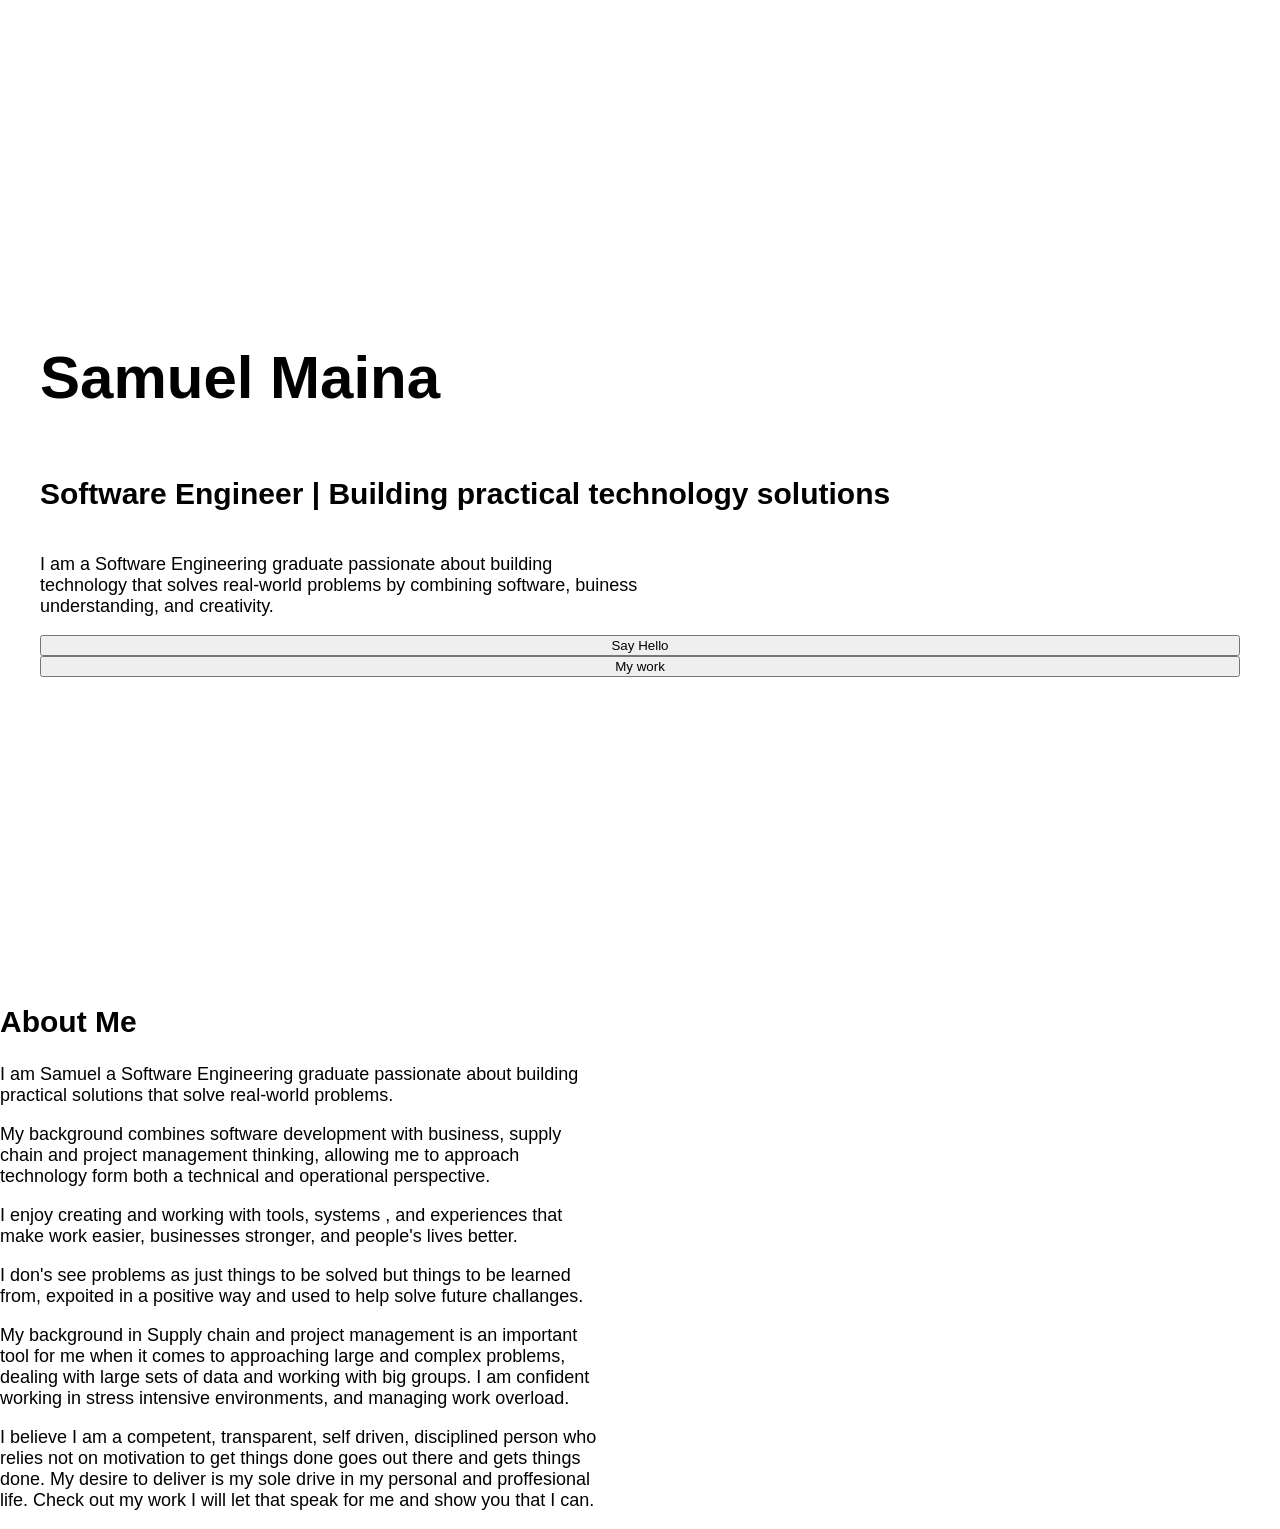
==== index.html @ 35c732b3 "add javascript interavtive buttons" ====
<!DOCTYPE html>
<html lang="en">

<head>
    <meta charset="UTF-8">
    <meta name = "viewporrt" content="width=device-width, iniitial-scale=1.0">
    <title> Samuel Maina | software Engineer</title>
    <link rel ="stylesheet" href="style.css"
</head>

<body>

    <Header>
        <h1>Samuel Maina</h1>
        <h2>Software Engineer | Building practical technology solutions</h2>
    
        <p>
            I am a Software Engineering graduate passionate about building technology
            that solves real-world problems by combining software, buiness understanding, and creativity.
        </p>

        <button id="helloBtn">Say Hello</button>
        <button id="myWork">My work</button>


    </header>

    <section>
        <h2> About Me</h2>

        <p>

            I am Samuel a Software Engineering graduate passionate about building 
            practical solutions that solve real-world problems.

        </p>

        <p>
            My background combines software development with business, supply chain and project management thinking, allowing me 
            to approach technology form both a technical and operational perspective.
        </p>

        <p> 
            I enjoy creating and working with tools, systems , and experiences that make work easier, businesses stronger, 
            and people's lives better.
        </p>

        <p>

            I don's see problems as just things to be solved but things to be learned from, expoited in a positive way and 
            used to help solve future challanges.

        </p>

        <p>
            My background in Supply chain and project management is an important tool for me when it comes to approaching 
            large and complex problems, dealing with large sets of data and working with big groups. I am confident working in 
            stress intensive environments, and managing work overload.
        </p>

        <p> 
            I believe I am a competent, transparent, self driven, disciplined person who relies not on motivation to get things done
             goes out there and gets things done. My desire to deliver is my sole drive in my personal and proffesional life.
             Check out my work I will let that speak for me and show you that I can.
        </p>
    </section>

    <script src="script.js"></script>

</body>
---- style.css ----
body {
    font-family: Arial, sans-serif;
    margin: 0;
    padding: 0;
}

header{
    min-height: 100vh;
    display: flex;
    flex-direction: column;
    justify-content: center;
    padding: 40px;
}

h1 {
font-size: 60px;
}

h2 {
    font-size: 30px;
}

p{
    max-width: 600px;
    font-size: 18px;
}
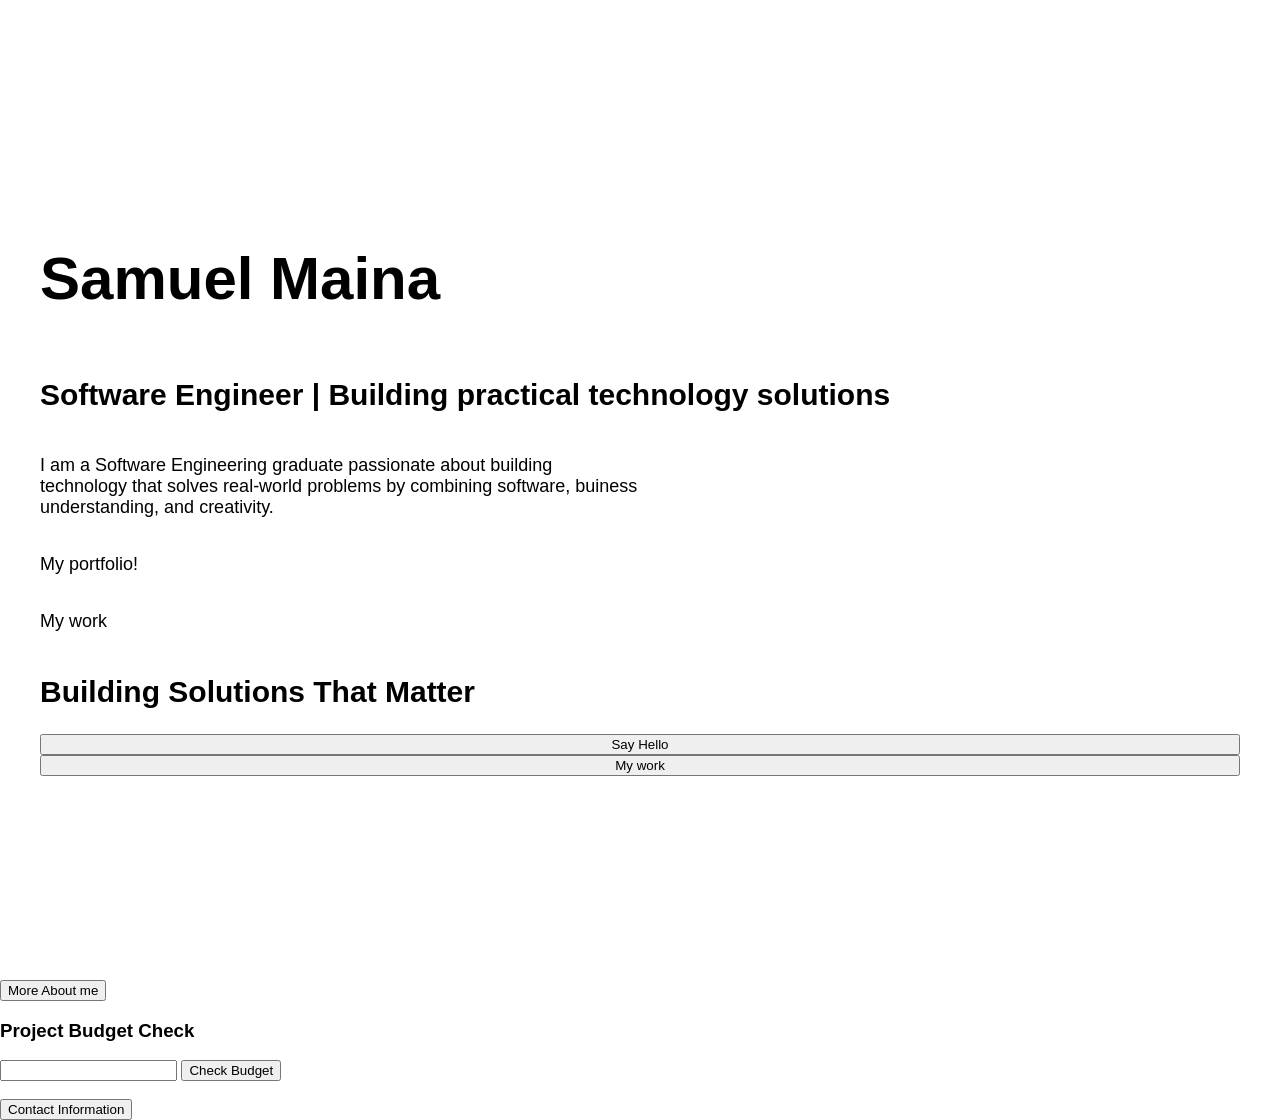
==== commit b3d5ed68: "changes made to all three files" ====
--- a/index.html
+++ b/index.html
@@ -10,7 +10,7 @@
 
 <body>
 
-    <Header>
+    <header>
         <h1>Samuel Maina</h1>
         <h2>Software Engineer | Building practical technology solutions</h2>
     
@@ -19,18 +19,24 @@
             that solves real-world problems by combining software, buiness understanding, and creativity.
         </p>
 
+        <p id="message">My portfolio!</p>
+        <p id="workMessage">My work</p>
+        <h2 id="heading">SM Solutions</h2>
+
         <button id="helloBtn">Say Hello</button>
         <button id="myWork">My work</button>
 
 
     </header>
 
-    <section>
-        <h2> About Me</h2>
+    <button id ="aboutBtn">More About me</button>
+  
+    <section id ="about" class ="about">
+        <h2> Me </h2>
 
         <p>
 
-            I am Samuel a Software Engineering graduate passionate about building 
+            Hi! I am Samuel a Software Engineering graduate passionate about building 
             practical solutions that solve real-world problems.
 
         </p>
@@ -47,7 +53,7 @@
 
         <p>
 
-            I don's see problems as just things to be solved but things to be learned from, expoited in a positive way and 
+            I dont's see problems as just things to be solved but things to be learned from, expoited in a positive way and 
             used to help solve future challanges.
 
         </p>
@@ -65,6 +71,21 @@
         </p>
     </section>
 
+
+    <div>
+        <h3>Project Budget Check</h3>
+
+        <input id ="budgetInput" type ="number" placeolder = "Enter Project Budget">
+
+        <button id = "budgetBtn">Check Budget</button>
+
+        <p id = "budgetMessage"></p>
+    </div>
+
+
+    <button id ="contactMe">Contact Information</button>
+    
+
     <script src="script.js"></script>
 
 </body> 
--- a/style.css
+++ b/style.css
@@ -23,4 +23,17 @@
 p{
     max-width: 600px;
     font-size: 18px;
+}
+
+.highlight {
+    border: 3px solix break;
+    padding: 10px;
+}
+
+.about {
+    display: none;
+}
+
+.about.show {
+    display: block;
 }
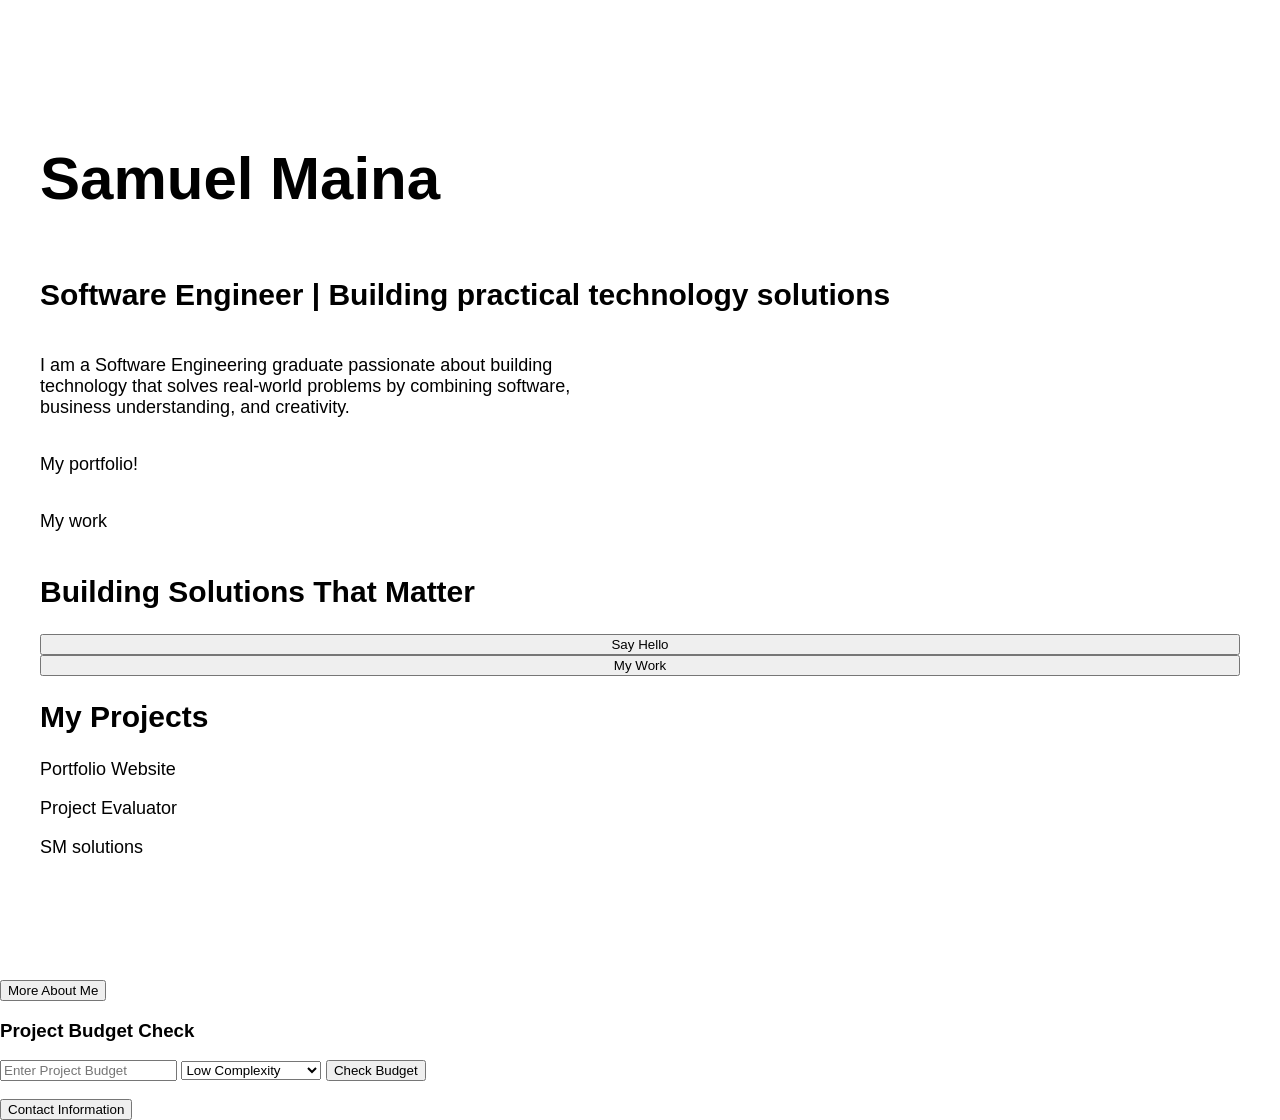
==== commit 5def07e2: "arrays and array lists" ====
--- a/index.html
+++ b/index.html
@@ -3,89 +3,145 @@
 
 <head>
     <meta charset="UTF-8">
-    <meta name = "viewporrt" content="width=device-width, iniitial-scale=1.0">
-    <title> Samuel Maina | software Engineer</title>
-    <link rel ="stylesheet" href="style.css"
+    <meta name="viewport" content="width=device-width, initial-scale=1.0">
+
+    <title>Samuel Maina | Software Engineer</title>
+
+    <link rel="stylesheet" href="style.css">
 </head>
 
 <body>
 
+    <!-- ==========================================
+         HEADER
+         ========================================== -->
+
     <header>
+
         <h1>Samuel Maina</h1>
-        <h2>Software Engineer | Building practical technology solutions</h2>
-    
+
+        <h2>
+            Software Engineer | Building practical technology solutions
+        </h2>
+
         <p>
-            I am a Software Engineering graduate passionate about building technology
-            that solves real-world problems by combining software, buiness understanding, and creativity.
+            I am a Software Engineering graduate passionate about building
+            technology that solves real-world problems by combining software,
+            business understanding, and creativity.
         </p>
 
-        <p id="message">My portfolio!</p>
+       <p id="message">My portfolio!</p>
+
         <p id="workMessage">My work</p>
+
         <h2 id="heading">SM Solutions</h2>
 
         <button id="helloBtn">Say Hello</button>
-        <button id="myWork">My work</button>
 
+        <button id="myWork">My Work</button>
+
+              <section id ="projects">
+            <h2>My Projects</h2>
+        </section>
 
     </header>
 
-    <button id ="aboutBtn">More About me</button>
-  
-    <section id ="about" class ="about">
-        <h2> Me </h2>
+
+    <!-- ==========================================
+         ABOUT ME
+         ========================================== -->
+
+    <button id="aboutBtn">More About Me</button>
+
+    <section id="about" class="about">
+
+        <h2>About Me</h2>
 
         <p>
-
-            Hi! I am Samuel a Software Engineering graduate passionate about building 
-            practical solutions that solve real-world problems.
-
+            Hi! I am Samuel, a Software Engineering graduate passionate about
+            building practical solutions that solve real-world problems.
         </p>
 
         <p>
-            My background combines software development with business, supply chain and project management thinking, allowing me 
-            to approach technology form both a technical and operational perspective.
-        </p>
-
-        <p> 
-            I enjoy creating and working with tools, systems , and experiences that make work easier, businesses stronger, 
-            and people's lives better.
+            My background combines software development with business, supply
+            chain and project management thinking, allowing me to approach
+            technology from both a technical and operational perspective.
         </p>
 
         <p>
-
-            I dont's see problems as just things to be solved but things to be learned from, expoited in a positive way and 
-            used to help solve future challanges.
-
+            I enjoy creating and working with tools, systems, and experiences
+            that make work easier, businesses stronger, and people's lives
+            better.
         </p>
 
         <p>
-            My background in Supply chain and project management is an important tool for me when it comes to approaching 
-            large and complex problems, dealing with large sets of data and working with big groups. I am confident working in 
-            stress intensive environments, and managing work overload.
+            I don't see problems as just things to be solved but things to be
+            learned from, exploited in a positive way, and used to help solve
+            future challenges.
         </p>
 
-        <p> 
-            I believe I am a competent, transparent, self driven, disciplined person who relies not on motivation to get things done
-             goes out there and gets things done. My desire to deliver is my sole drive in my personal and proffesional life.
-             Check out my work I will let that speak for me and show you that I can.
+        <p>
+            My background in Supply Chain and project management is an important
+            tool for me when it comes to approaching large and complex problems,
+            dealing with large sets of data and working with big groups. I am
+            confident working in stress-intensive environments and managing
+            work overload.
         </p>
+
+        <p>
+            I believe I am a competent, transparent, self-driven, disciplined
+            person who relies not on motivation to get things done but goes out
+            there and gets things done. My desire to deliver is my sole drive
+            in my personal and professional life. Check out my work. I will let
+            that speak for me and show you that I can.
+        </p>
+
     </section>
 
 
-    <div>
+    <!-- ==========================================
+         PROJECT EVALUATION
+         ========================================== -->
+
+    <section>
+
         <h3>Project Budget Check</h3>
 
-        <input id ="budgetInput" type ="number" placeolder = "Enter Project Budget">
+        <input
+            id="budgetInput"
+            type="number"
+            placeholder="Enter Project Budget"
+        >
+<select id="complexityInput">
+    <option value="low">Low Complexity</option>
+    <option value="medium">Medium Complexity</option>
+    <option value="high">High Complexity</option>
+</select>
 
-        <button id = "budgetBtn">Check Budget</button>
+        <button id="budgetBtn">
+            Check Budget
+        </button>
 
-        <p id = "budgetMessage"></p>
-    </div>
+        <p id="projectDecision"></p>
+
+    </section>
 
 
-    <button id ="contactMe">Contact Information</button>
-    
+    <!-- ==========================================
+         CONTACT
+         ========================================== -->
+
+    <button id="contactMe">
+        Contact Information
+    </button>
+
+
+    <!-- ==========================================
+         JAVASCRIPT
+         ========================================== -->
 
     <script src="script.js"></script>
 
-</body> +</body>
+
+</html>
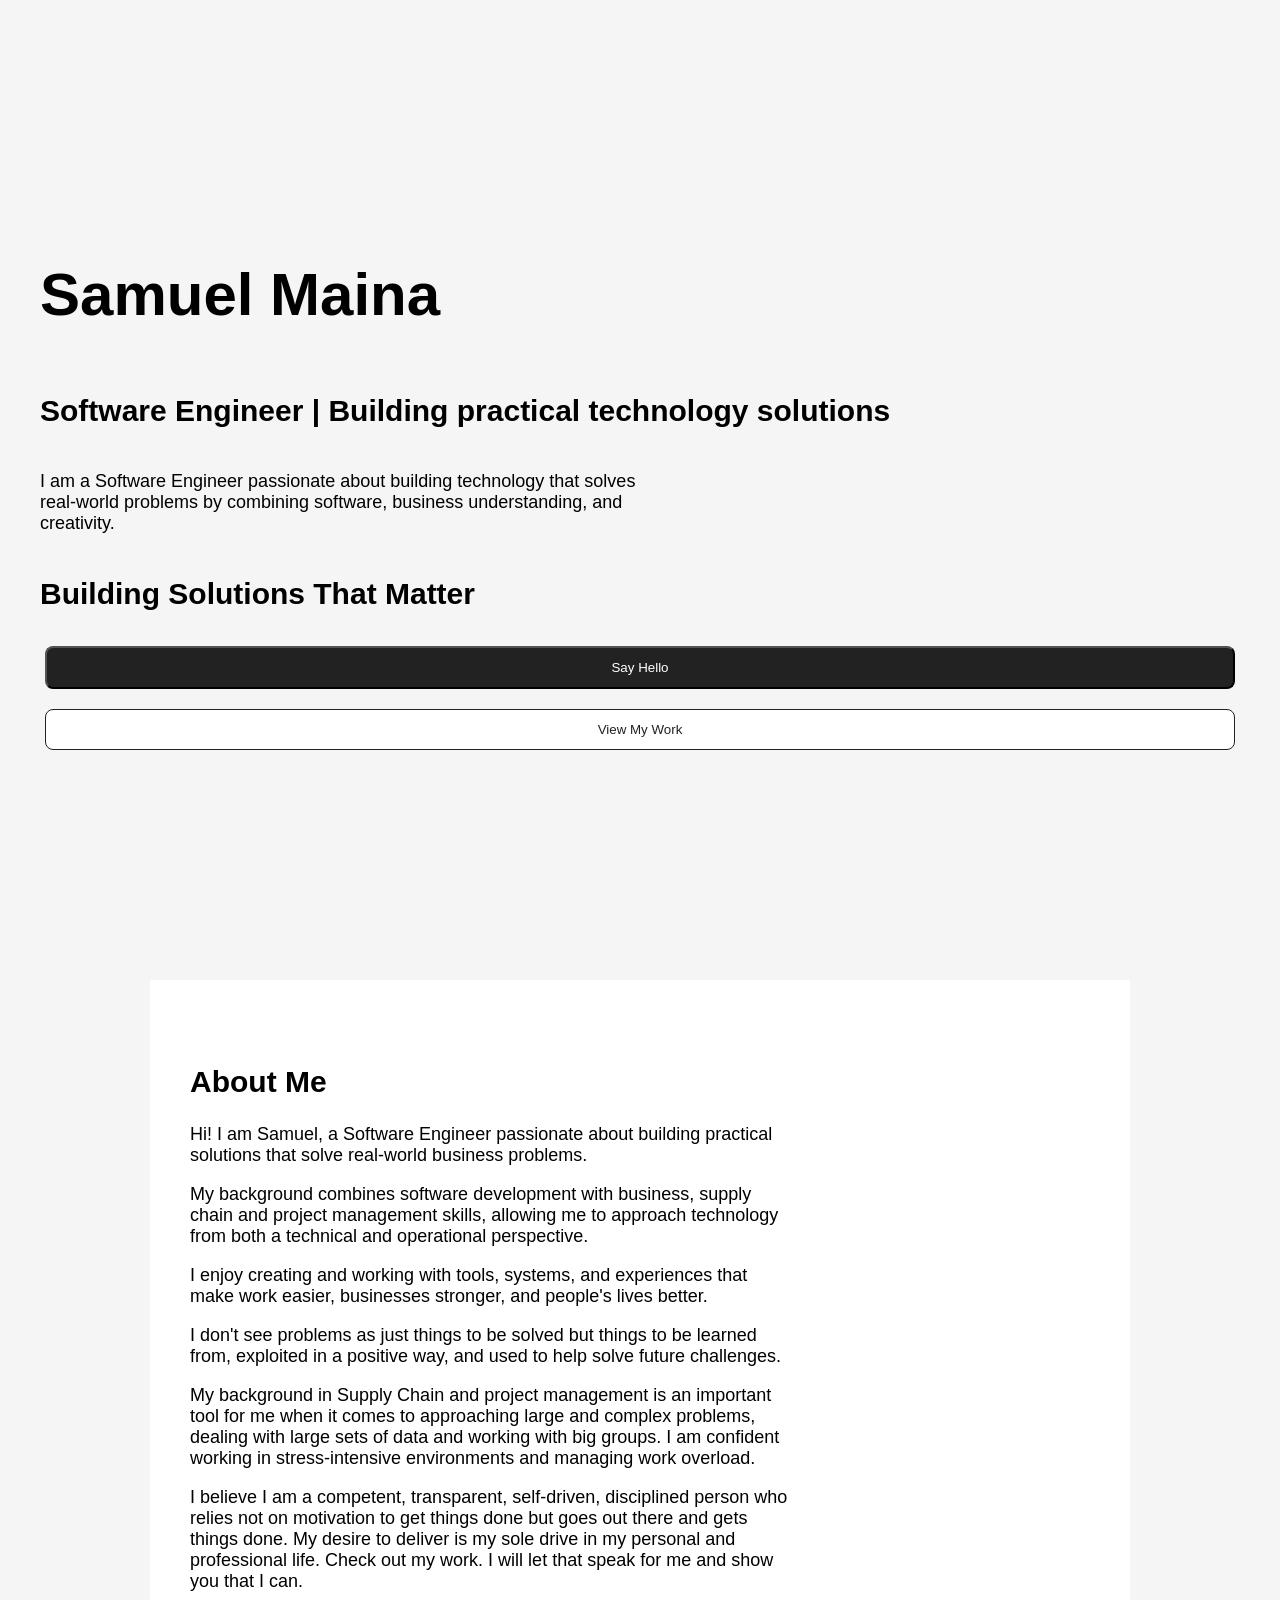
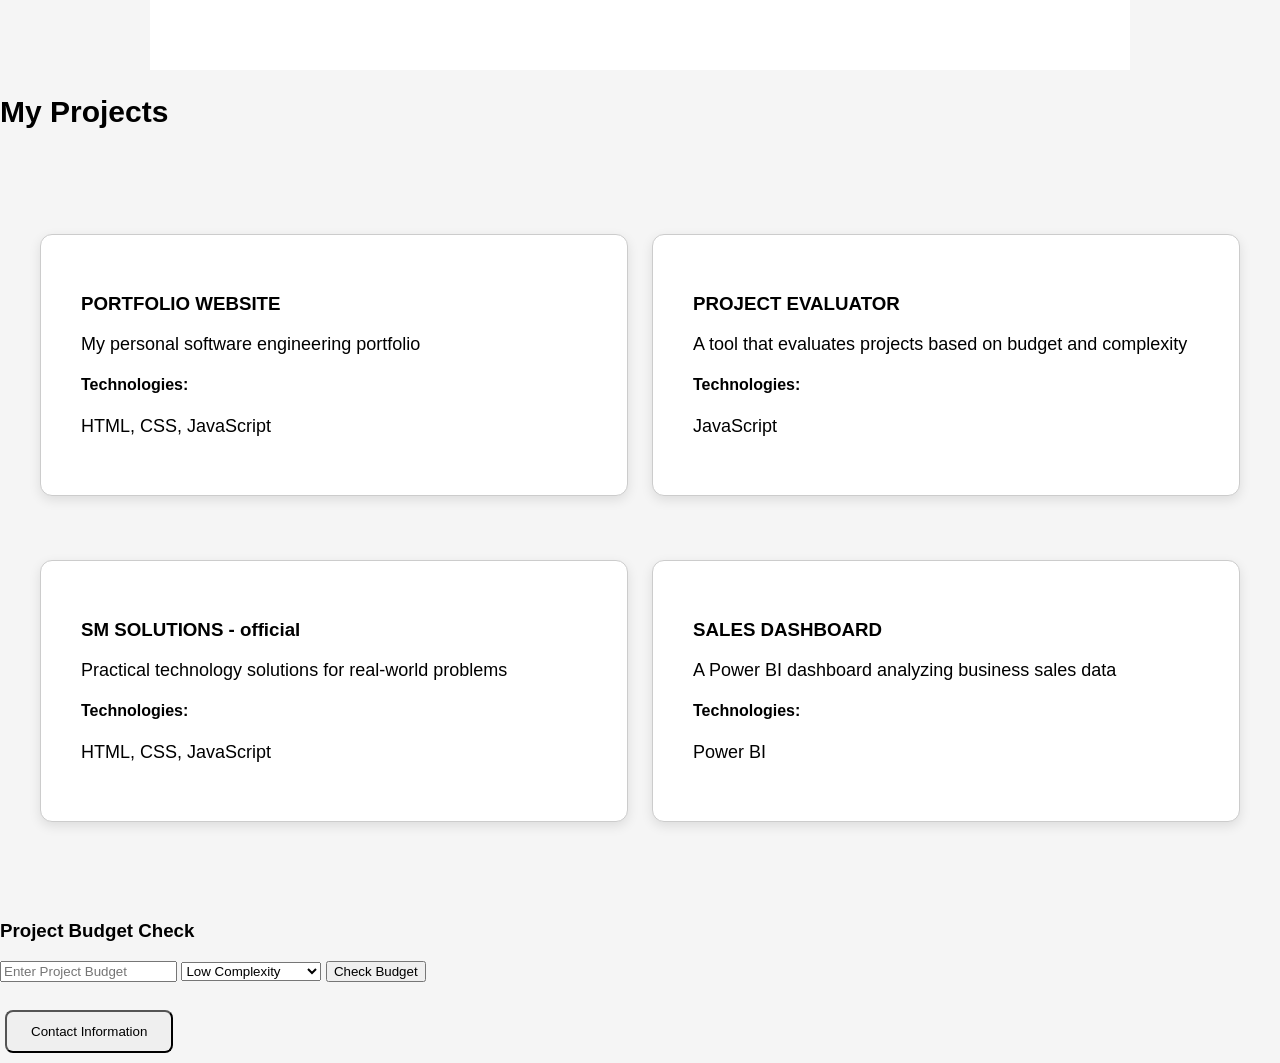
==== commit a3b0f245: "updates on the web page appearance and functionality" ====
--- a/index.html
+++ b/index.html
@@ -25,46 +25,40 @@
         </h2>
 
         <p>
-            I am a Software Engineering graduate passionate about building
+            I am a Software Engineer passionate about building
             technology that solves real-world problems by combining software,
             business understanding, and creativity.
         </p>
 
-       <p id="message">My portfolio!</p>
-
-        <p id="workMessage">My work</p>
 
         <h2 id="heading">SM Solutions</h2>
 
         <button id="helloBtn">Say Hello</button>
 
-        <button id="myWork">My Work</button>
-
-              <section id ="projects">
-            <h2>My Projects</h2>
-        </section>
+        <button id="myWork">View My Work</button>
 
     </header>
 
 
-    <!-- ==========================================
+      <!--   ==========================================
          ABOUT ME
          ========================================== -->
 
-    <button id="aboutBtn">More About Me</button>
+   <!-- <button id="aboutBtn">More About Me</button>-->
+
 
     <section id="about" class="about">
 
         <h2>About Me</h2>
 
         <p>
-            Hi! I am Samuel, a Software Engineering graduate passionate about
-            building practical solutions that solve real-world problems.
+            Hi! I am Samuel, a Software Engineer passionate about
+            building practical solutions that solve real-world business problems.
         </p>
 
         <p>
             My background combines software development with business, supply
-            chain and project management thinking, allowing me to approach
+            chain and project management skills, allowing me to approach
             technology from both a technical and operational perspective.
         </p>
 
@@ -97,6 +91,14 @@
         </p>
 
     </section>
+
+
+    <!---PROJECTS SECTION-->
+    
+            <section id="projects">
+    <h2>My Projects</h2>
+    <div id="projectGrid"></div>
+            </section>
 
 
     <!-- ==========================================
--- a/style.css
+++ b/style.css
@@ -2,6 +2,7 @@
     font-family: Arial, sans-serif;
     margin: 0;
     padding: 0;
+    background-color: #f5f5f5;
 }
 
 header{
@@ -11,6 +12,39 @@
     justify-content: center;
     padding: 40px;
 }
+
+#helloBtn {
+    background-color: #222;
+    color: white;
+}
+
+#myWork {
+    background-color: white;
+    color: #222;
+    border: 1px solid #222;
+}
+
+#aboutBtn {
+    background-color: rgb(36, 35, 34);
+    color:#fbfbfb;
+}
+
+#helloBtn,
+#myWork, #aboutBtn, #contactMe {
+    padding: 12px 24px;
+    margin: 10px 5px;
+    border-radius: 8px;
+    cursor: pointer;
+    transition: 0.3s;
+}
+
+#helloBtn:hover,
+#myWork:hover,
+#aboutBtn:hover,
+#contactMe:hover {
+    transform: translateY(-2px);
+}
+
 
 h1 {
 font-size: 60px;
@@ -26,14 +60,47 @@
 }
 
 .highlight {
-    border: 3px solix break;
+    border: 3px solid black;
     padding: 10px;
 }
 
 .about {
-    display: none;
+    max-width: 900px;
+    margin: 0 auto;
+    padding: 60px 40px;
+    background-color: #ffffff;
 }
 
-.about.show {
-    display: block;
-}+
+.project-card {
+    border: 1px solid #ccc;
+    padding: 40px;
+    margin: 20px 0;
+    max-width: 600px;
+    border-radius: 12px;
+    box-shadow: 0 4px 12px rgba(0, 0, 0, 0.1);
+    background-color: #ffffff;
+    transition: 0.3s;
+    width: 100%;
+    box-sizing: border-box;
+}
+
+.project-card:hover {
+    transform: translateY(-2px);
+}
+
+#projectGrid {
+    max-width: 1200px;
+    margin: 0 auto;
+    padding: 60px 40px;
+    display: grid;
+    grid-template-columns: repeat(2, 1fr);
+    gap: 24px;
+}
+
+@media (max-width: 700px) {
+    #projectGrid {
+        grid-template-columns: 1fr;
+    }
+}
+
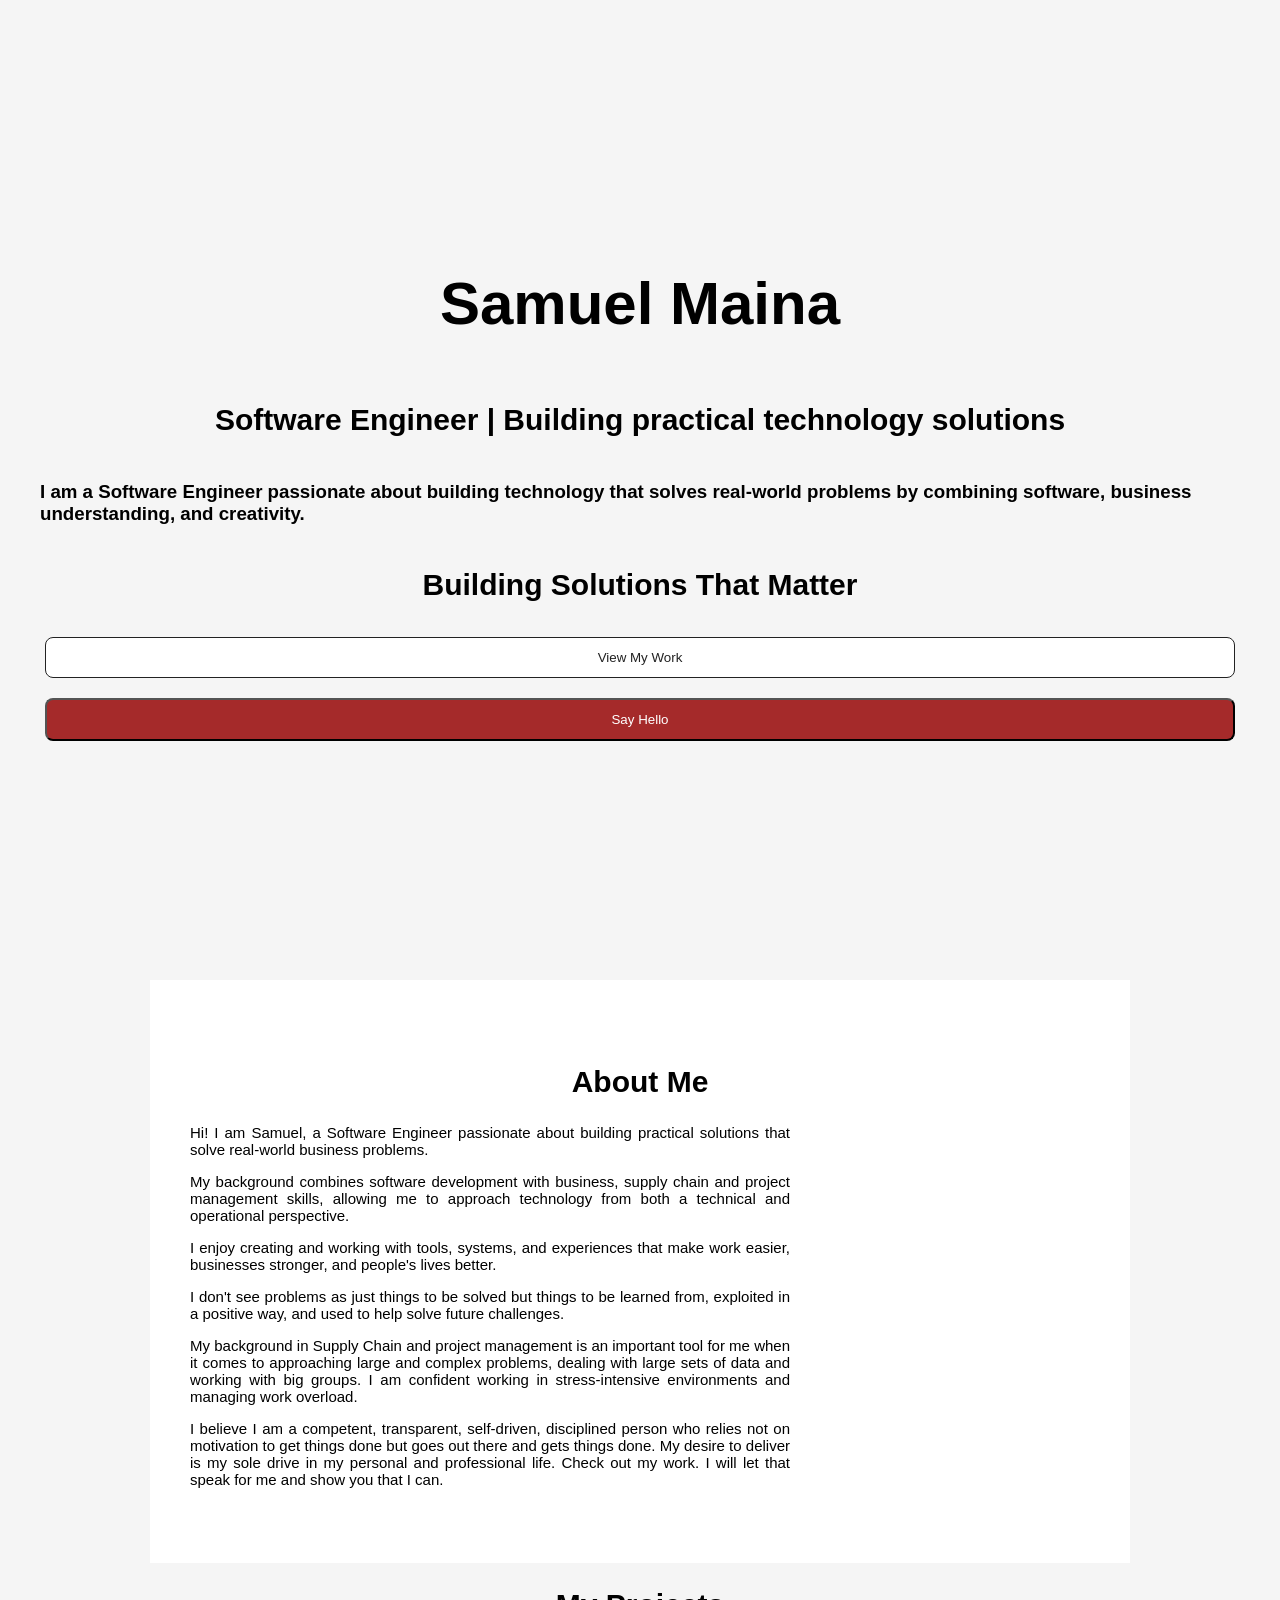
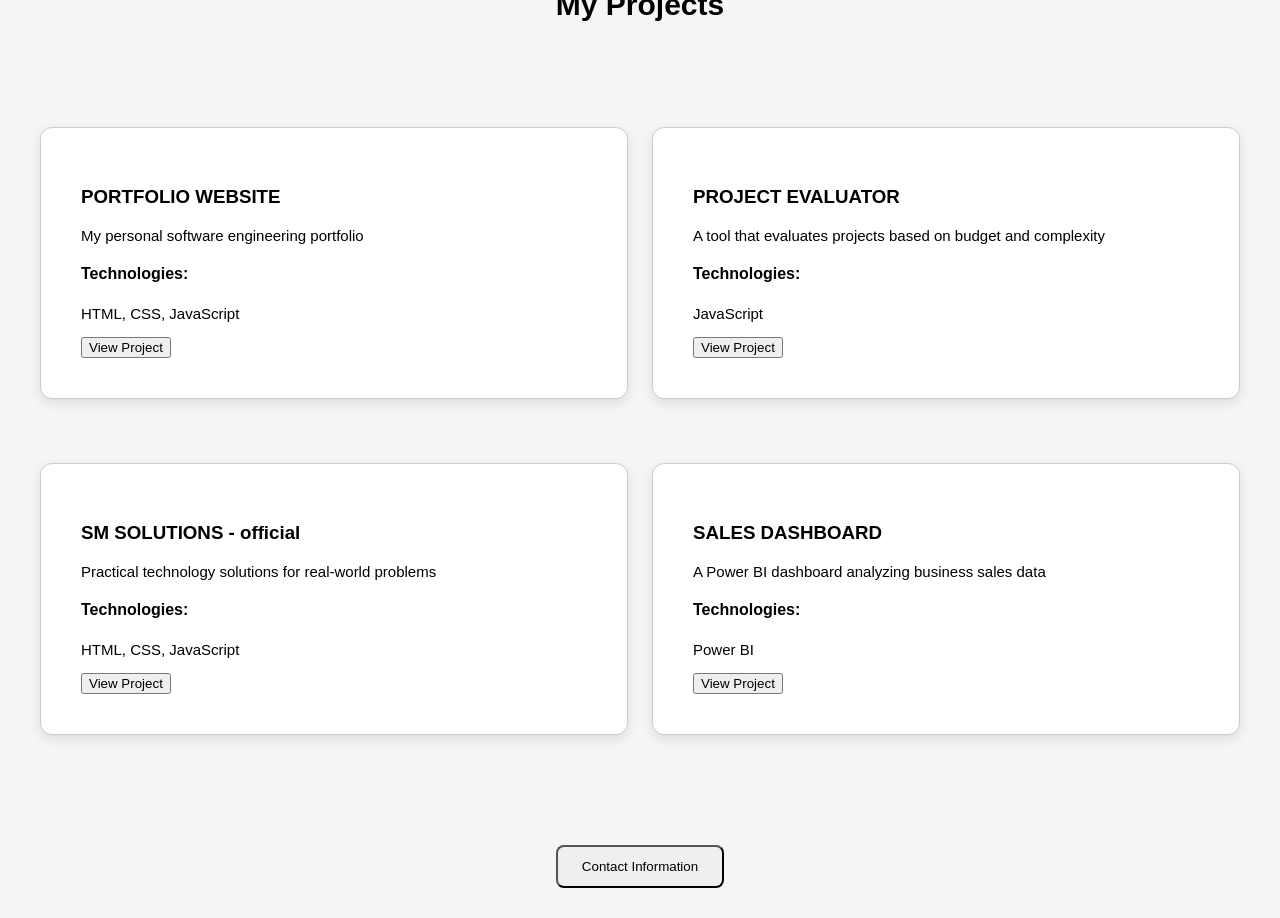
==== commit 3658d704: "changes to the page" ====
--- a/index.html
+++ b/index.html
@@ -24,18 +24,17 @@
             Software Engineer | Building practical technology solutions
         </h2>
 
-        <p>
-            I am a Software Engineer passionate about building
-            technology that solves real-world problems by combining software,
-            business understanding, and creativity.
-        </p>
+        <h3>
+            I am a Software Engineer passionate about building technology that solves real-world problems by combining software, business understanding, and creativity.
+        </h3>
 
 
         <h2 id="heading">SM Solutions</h2>
 
+        <button id="myWork">View My Work</button>
+
         <button id="helloBtn">Say Hello</button>
 
-        <button id="myWork">View My Work</button>
 
     </header>
 
@@ -102,34 +101,6 @@
 
 
     <!-- ==========================================
-         PROJECT EVALUATION
-         ========================================== -->
-
-    <section>
-
-        <h3>Project Budget Check</h3>
-
-        <input
-            id="budgetInput"
-            type="number"
-            placeholder="Enter Project Budget"
-        >
-<select id="complexityInput">
-    <option value="low">Low Complexity</option>
-    <option value="medium">Medium Complexity</option>
-    <option value="high">High Complexity</option>
-</select>
-
-        <button id="budgetBtn">
-            Check Budget
-        </button>
-
-        <p id="projectDecision"></p>
-
-    </section>
-
-
-    <!-- ==========================================
          CONTACT
          ========================================== -->
 
--- a/style.css
+++ b/style.css
@@ -45,18 +45,26 @@
     transform: translateY(-2px);
 }
 
+#contactMe {
+    display: block;
+    margin: 30px auto;
+}
+
 
 h1 {
 font-size: 60px;
+text-align: center;
 }
 
 h2 {
     font-size: 30px;
+    text-align: center;
 }
 
 p{
     max-width: 600px;
-    font-size: 18px;
+    font-size: 15px;
+    text-align:justify;
 }
 
 .highlight {
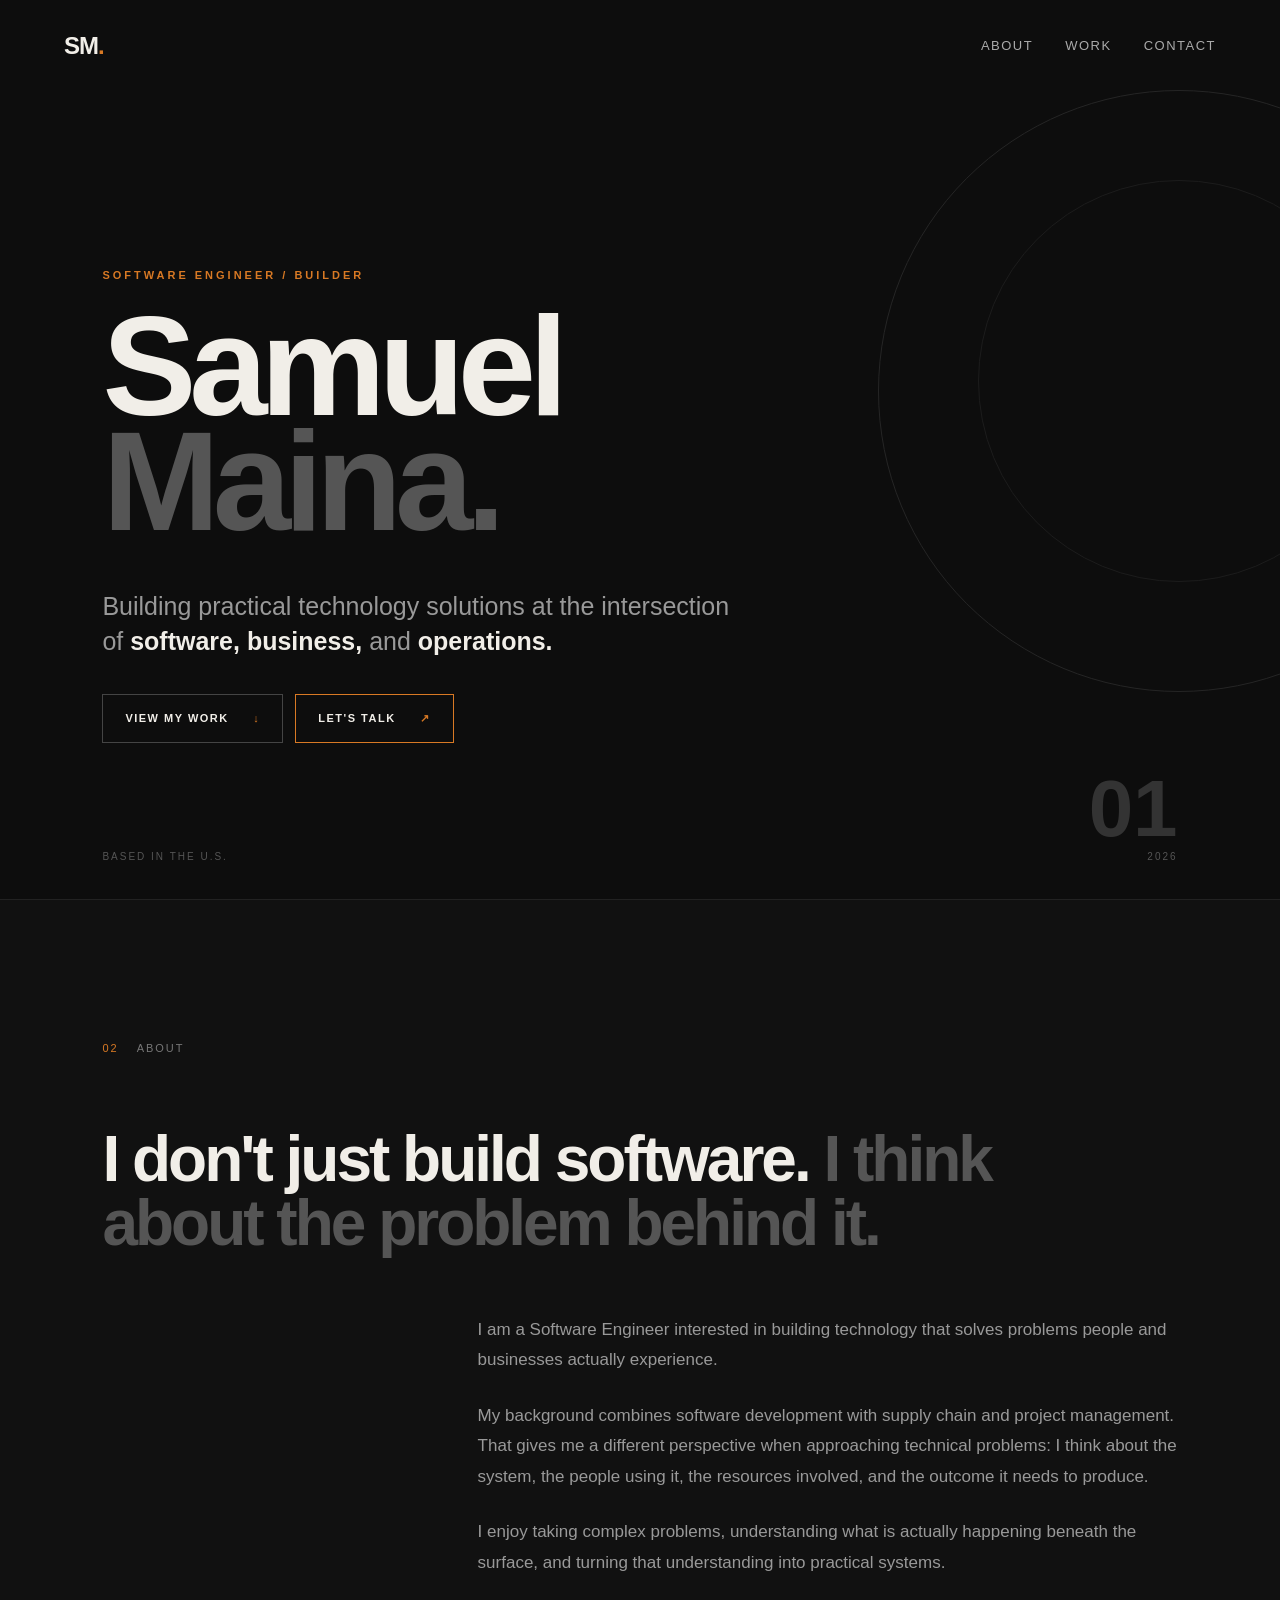
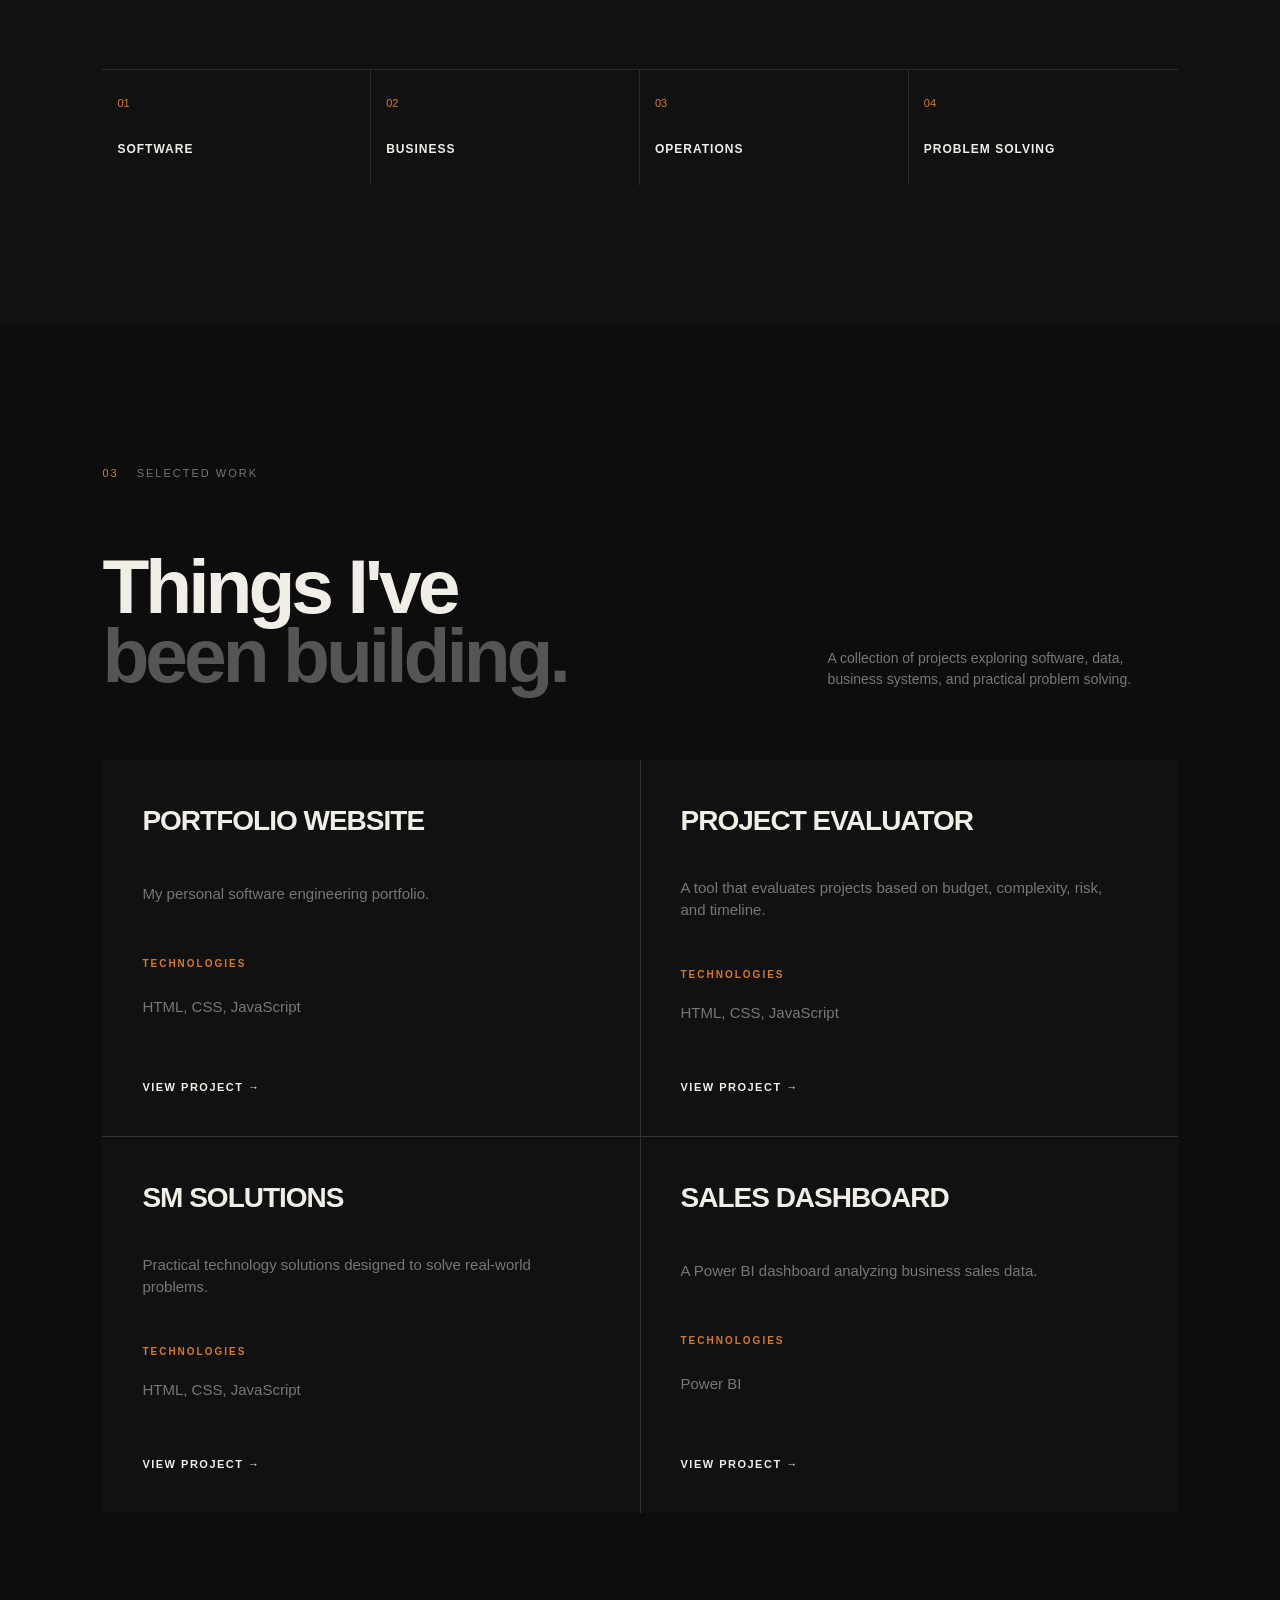
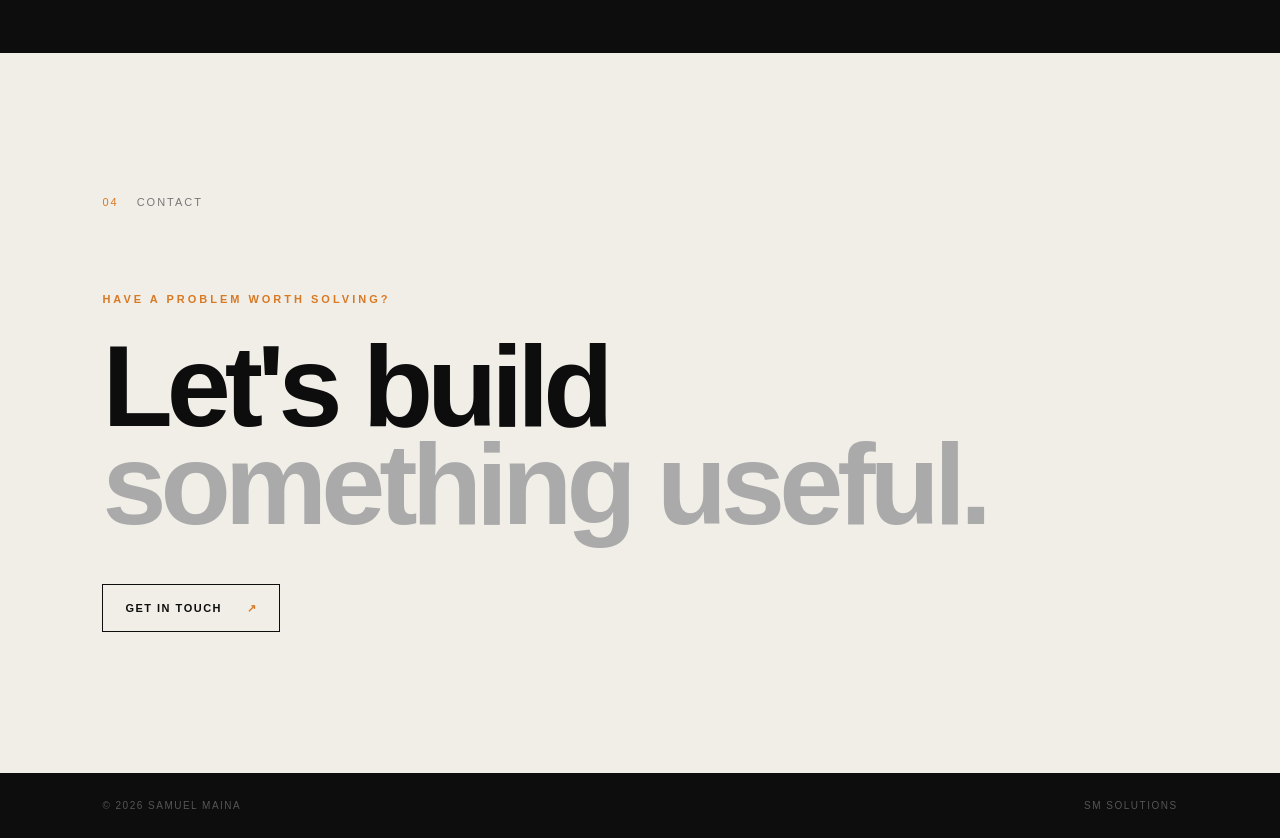
==== commit be46e9d4: "changes made to the portfolio" ====
--- a/index.html
+++ b/index.html
@@ -5,6 +5,11 @@
     <meta charset="UTF-8">
     <meta name="viewport" content="width=device-width, initial-scale=1.0">
 
+    <meta
+        name="description"
+        content="Samuel Maina | Software Engineer building practical technology solutions at the intersection of software, business, and operations."
+    >
+
     <title>Samuel Maina | Software Engineer</title>
 
     <link rel="stylesheet" href="style.css">
@@ -12,109 +17,214 @@
 
 <body>
 
-    <!-- ==========================================
-         HEADER
-         ========================================== -->
-
-    <header>
-
-        <h1>Samuel Maina</h1>
-
-        <h2>
-            Software Engineer | Building practical technology solutions
-        </h2>
-
-        <h3>
-            I am a Software Engineer passionate about building technology that solves real-world problems by combining software, business understanding, and creativity.
-        </h3>
-
-
-        <h2 id="heading">SM Solutions</h2>
-
-        <button id="myWork">View My Work</button>
-
-        <button id="helloBtn">Say Hello</button>
-
-
-    </header>
-
-
-      <!--   ==========================================
-         ABOUT ME
-         ========================================== -->
-
-   <!-- <button id="aboutBtn">More About Me</button>-->
-
-
-    <section id="about" class="about">
-
-        <h2>About Me</h2>
-
-        <p>
-            Hi! I am Samuel, a Software Engineer passionate about
-            building practical solutions that solve real-world business problems.
-        </p>
-
-        <p>
-            My background combines software development with business, supply
-            chain and project management skills, allowing me to approach
-            technology from both a technical and operational perspective.
-        </p>
-
-        <p>
-            I enjoy creating and working with tools, systems, and experiences
-            that make work easier, businesses stronger, and people's lives
-            better.
-        </p>
-
-        <p>
-            I don't see problems as just things to be solved but things to be
-            learned from, exploited in a positive way, and used to help solve
-            future challenges.
-        </p>
-
-        <p>
-            My background in Supply Chain and project management is an important
-            tool for me when it comes to approaching large and complex problems,
-            dealing with large sets of data and working with big groups. I am
-            confident working in stress-intensive environments and managing
-            work overload.
-        </p>
-
-        <p>
-            I believe I am a competent, transparent, self-driven, disciplined
-            person who relies not on motivation to get things done but goes out
-            there and gets things done. My desire to deliver is my sole drive
-            in my personal and professional life. Check out my work. I will let
-            that speak for me and show you that I can.
-        </p>
-
-    </section>
-
-
-    <!---PROJECTS SECTION-->
-    
-            <section id="projects">
-    <h2>My Projects</h2>
-    <div id="projectGrid"></div>
-            </section>
-
-
-    <!-- ==========================================
-         CONTACT
-         ========================================== -->
-
-    <button id="contactMe">
-        Contact Information
-    </button>
-
-
-    <!-- ==========================================
-         JAVASCRIPT
-         ========================================== -->
+    <!-- NAVIGATION -->
+
+    <nav class="navbar">
+
+        <a href="#" class="brand">SM<span>.</span></a>
+
+        <div class="nav-links">
+            <a href="#about">About</a>
+            <a href="#projects">Work</a>
+            <a href="#contact">Contact</a>
+        </div>
+
+    </nav>
+
+
+    <main>
+
+        <!-- HERO -->
+
+        <header class="hero">
+
+            <div class="hero-content">
+
+                <p class="hero-label">
+                    SOFTWARE ENGINEER / BUILDER
+                </p>
+
+                <h1>
+                    Samuel<br>
+                    <span>Maina.</span>
+                </h1>
+
+                <p class="hero-statement">
+                    Building practical technology solutions at the
+                    intersection of <strong>software, business,</strong>
+                    and <strong>operations.</strong>
+                </p>
+
+                <div class="hero-actions">
+
+                    <button id="myWork" type="button">
+                        View My Work
+                        <span>↓</span>
+                    </button>
+
+                    <button id="helloBtn" type="button">
+                        Let's Talk
+                        <span>↗</span>
+                    </button>
+
+                </div>
+
+            </div>
+
+            <div class="hero-meta">
+
+                <span>BASED IN THE U.S.</span>
+                <span>2026</span>
+
+            </div>
+
+            <div class="hero-number">
+                01
+            </div>
+
+        </header>
+
+
+        <!-- ABOUT -->
+
+        <section id="about" class="about section">
+
+            <div class="section-label">
+                <span>02</span>
+                <span>ABOUT</span>
+            </div>
+
+            <div class="about-content">
+
+                <h2>
+                    I don't just build software.
+                    <span>I think about the problem behind it.</span>
+                </h2>
+
+                <div class="about-text">
+
+                    <p>
+                        I am a Software Engineer interested in building
+                        technology that solves problems people and businesses
+                        actually experience.
+                    </p>
+
+                    <p>
+                        My background combines software development with
+                        supply chain and project management. That gives me
+                        a different perspective when approaching technical
+                        problems: I think about the system, the people using
+                        it, the resources involved, and the outcome it needs
+                        to produce.
+                    </p>
+
+                    <p>
+                        I enjoy taking complex problems, understanding what
+                        is actually happening beneath the surface, and
+                        turning that understanding into practical systems.
+                    </p>
+
+                </div>
+
+                <div class="capabilities">
+
+                    <div>
+                        <span>01</span>
+                        <strong>SOFTWARE</strong>
+                    </div>
+
+                    <div>
+                        <span>02</span>
+                        <strong>BUSINESS</strong>
+                    </div>
+
+                    <div>
+                        <span>03</span>
+                        <strong>OPERATIONS</strong>
+                    </div>
+
+                    <div>
+                        <span>04</span>
+                        <strong>PROBLEM SOLVING</strong>
+                    </div>
+
+                </div>
+
+            </div>
+
+        </section>
+
+
+        <!-- PROJECTS -->
+
+        <section id="projects" class="projects section">
+
+            <div class="section-label">
+                <span>03</span>
+                <span>SELECTED WORK</span>
+            </div>
+
+            <div class="projects-header">
+
+                <h2>
+                    Things I've<br>
+                    <span>been building.</span>
+                </h2>
+
+                <p>
+                    A collection of projects exploring software,
+                    data, business systems, and practical problem solving.
+                </p>
+
+            </div>
+
+            <div id="projectGrid" class="project-grid"></div>
+
+        </section>
+
+
+        <!-- CONTACT -->
+
+        <section id="contact" class="contact section">
+
+            <div class="section-label">
+                <span>04</span>
+                <span>CONTACT</span>
+            </div>
+
+            <div class="contact-content">
+
+                <p class="contact-label">
+                    HAVE A PROBLEM WORTH SOLVING?
+                </p>
+
+                <h2>
+                    Let's build<br>
+                    <span>something useful.</span>
+                </h2>
+
+                <button id="contactMe" type="button">
+                    Get In Touch
+                    <span>↗</span>
+                </button>
+
+            </div>
+
+        </section>
+
+    </main>
+
+
+    <footer>
+
+        <span>© 2026 Samuel Maina</span>
+        <span>SM Solutions</span>
+
+    </footer>
+
 
     <script src="script.js"></script>
 
 </body>
 
-</html>+</html>
--- a/style.css
+++ b/style.css
@@ -1,114 +1,669 @@
+
+/* ==========================================
+   RESET / GLOBAL
+========================================== */
+
+* {
+    box-sizing: border-box;
+}
+
+html {
+    scroll-behavior: smooth;
+}
+
 body {
-    font-family: Arial, sans-serif;
     margin: 0;
-    padding: 0;
-    background-color: #f5f5f5;
-}
-
-header{
+    background: #0d0d0d;
+    color: #f1eee8;
+    font-family: Arial, Helvetica, sans-serif;
+    line-height: 1.5;
+}
+
+button,
+a {
+    font: inherit;
+}
+
+button {
+    cursor: pointer;
+}
+
+a {
+    color: inherit;
+    text-decoration: none;
+}
+
+
+/* ==========================================
+   NAVIGATION
+========================================== */
+
+.navbar {
+    position: absolute;
+    top: 0;
+    left: 0;
+    z-index: 10;
+
+    width: 100%;
+    padding: 28px 5vw;
+
+    display: flex;
+    align-items: center;
+    justify-content: space-between;
+}
+
+.brand {
+    font-size: 24px;
+    font-weight: 800;
+    letter-spacing: -1px;
+}
+
+.brand span {
+    color: #d87924;
+}
+
+.nav-links {
+    display: flex;
+    gap: 32px;
+}
+
+.nav-links a {
+    color: #aaa;
+    font-size: 13px;
+    text-transform: uppercase;
+    letter-spacing: 1.5px;
+
+    transition: color 0.3s ease;
+}
+
+.nav-links a:hover {
+    color: #f1eee8;
+}
+
+
+/* ==========================================
+   SHARED
+========================================== */
+
+.section {
+    padding: 140px 8vw;
+}
+
+.section-label {
+    display: flex;
+    gap: 18px;
+
+    margin-bottom: 70px;
+
+    color: #777;
+
+    font-size: 11px;
+    letter-spacing: 2px;
+    text-transform: uppercase;
+}
+
+.section-label span:first-child {
+    color: #d87924;
+}
+
+
+/* ==========================================
+   HERO
+========================================== */
+
+.hero {
+    position: relative;
+
     min-height: 100vh;
+    padding: 180px 8vw 80px;
+
+    display: flex;
+    align-items: center;
+
+    overflow: hidden;
+
+    border-bottom: 1px solid #222;
+}
+
+.hero::before {
+    content: "";
+
+    position: absolute;
+    width: 600px;
+    height: 600px;
+
+    top: 10%;
+    right: -200px;
+
+    border: 1px solid #252525;
+    border-radius: 50%;
+}
+
+.hero::after {
+    content: "";
+
+    position: absolute;
+    width: 400px;
+    height: 400px;
+
+    top: 20%;
+    right: -100px;
+
+    border: 1px solid #1c1c1c;
+    border-radius: 50%;
+}
+
+.hero-content {
+    position: relative;
+    z-index: 2;
+
+    max-width: 1000px;
+}
+
+.hero-label {
+    margin-bottom: 25px;
+
+    color: #d87924;
+
+    font-size: 11px;
+    font-weight: bold;
+    letter-spacing: 3px;
+}
+
+.hero h1 {
+    margin: 0;
+
+    font-size: clamp(70px, 11vw, 150px);
+    line-height: 0.82;
+    letter-spacing: -7px;
+    font-weight: 800;
+}
+
+.hero h1 span {
+    color: #555;
+}
+
+.hero-statement {
+    max-width: 650px;
+
+    margin: 50px 0 35px;
+
+    color: #999;
+
+    font-size: clamp(18px, 2vw, 25px);
+    line-height: 1.4;
+}
+
+.hero-statement strong {
+    color: #f1eee8;
+}
+
+.hero-actions {
+    display: flex;
+    gap: 12px;
+}
+
+.hero-actions button,
+#contactMe {
+    padding: 15px 22px;
+
+    border: 1px solid #444;
+    border-radius: 0;
+
+    color: #f1eee8;
+    background: transparent;
+
+    text-transform: uppercase;
+    font-size: 11px;
+    font-weight: bold;
+    letter-spacing: 1.5px;
+
+    transition:
+        background 0.3s ease,
+        color 0.3s ease,
+        transform 0.3s ease,
+        border-color 0.3s ease;
+}
+
+.hero-actions button span,
+#contactMe span {
+    margin-left: 20px;
+    color: #d87924;
+}
+
+.hero-actions button:hover,
+#contactMe:hover {
+    background: #f1eee8;
+    border-color: #f1eee8;
+    color: #0d0d0d;
+    transform: translateY(-3px);
+}
+
+#helloBtn {
+    border-color: #d87924;
+}
+
+.hero-meta {
+    position: absolute;
+    bottom: 35px;
+    left: 8vw;
+    right: 8vw;
+
+    display: flex;
+    justify-content: space-between;
+
+    color: #555;
+
+    font-size: 10px;
+    letter-spacing: 2px;
+}
+
+.hero-number {
+    position: absolute;
+    right: 8vw;
+    bottom: 30px;
+
+    color: #333;
+
+    font-size: 80px;
+    font-weight: bold;
+}
+
+
+/* ==========================================
+   ABOUT
+========================================== */
+
+.about {
+    background: #111;
+}
+
+.about-content {
+    max-width: 1100px;
+}
+
+.about-content h2 {
+    max-width: 900px;
+
+    margin: 0 0 60px;
+
+    font-size: clamp(38px, 5vw, 72px);
+    line-height: 1;
+    letter-spacing: -3px;
+}
+
+.about-content h2 span,
+.projects-header h2 span,
+.contact-content h2 span {
+    color: #555;
+}
+
+.about-text {
+    max-width: 700px;
+    margin-left: auto;
+}
+
+.about-text p {
+    margin-bottom: 25px;
+
+    color: #999;
+
+    font-size: 17px;
+    line-height: 1.8;
+}
+
+.capabilities {
+    display: grid;
+    grid-template-columns: repeat(4, 1fr);
+
+    margin-top: 90px;
+
+    border-top: 1px solid #2a2a2a;
+}
+
+.capabilities div {
+    padding: 25px 15px;
+
+    border-right: 1px solid #2a2a2a;
+}
+
+.capabilities div:last-child {
+    border-right: none;
+}
+
+.capabilities span {
+    display: block;
+
+    margin-bottom: 25px;
+
+    color: #d87924;
+
+    font-size: 11px;
+}
+
+.capabilities strong {
+    font-size: 12px;
+    letter-spacing: 1px;
+}
+
+
+/* ==========================================
+   PROJECTS
+========================================== */
+
+.projects {
+    background: #0d0d0d;
+}
+
+.projects-header {
+    display: flex;
+    justify-content: space-between;
+    align-items: end;
+
+    margin-bottom: 70px;
+}
+
+.projects-header h2 {
+    margin: 0;
+
+    font-size: clamp(50px, 6vw, 90px);
+    line-height: 0.9;
+    letter-spacing: -4px;
+}
+
+.projects-header p {
+    max-width: 350px;
+    margin: 0;
+
+    color: #777;
+    font-size: 14px;
+}
+
+
+/* ==========================================
+   PROJECT GRID
+========================================== */
+
+.project-grid {
+    display: grid;
+    grid-template-columns: repeat(2, 1fr);
+    gap: 1px;
+
+    background: #333;
+}
+
+.project-card {
+    min-height: 360px;
+
+    padding: 40px;
+
+    display: flex;
+    flex-direction: column;
+    justify-content: space-between;
+
+    background: #111;
+
+    transition:
+        background 0.3s ease,
+        transform 0.3s ease;
+}
+
+.project-card:hover {
+    background: #171717;
+}
+
+.project-card h3 {
+    margin: 0 0 20px;
+
+    font-size: 28px;
+    letter-spacing: -1px;
+}
+
+.project-card p {
+    max-width: 450px;
+
+    color: #777;
+
+    font-size: 15px;
+}
+
+.project-card h4 {
+    margin: 30px 0 5px;
+
+    color: #d87924;
+
+    font-size: 10px;
+    letter-spacing: 2px;
+    text-transform: uppercase;
+}
+
+.project-card .project-link {
+    align-self: flex-start;
+
+    margin-top: 40px;
+
+    color: #f1eee8;
+
+    font-size: 11px;
+    font-weight: bold;
+    letter-spacing: 1.5px;
+    text-transform: uppercase;
+
+    transition: color 0.3s ease;
+}
+
+.project-card .project-link:hover {
+    color: #d87924;
+}
+
+
+/* ==========================================
+   MY WORK HIGHLIGHT
+========================================== */
+
+.highlight {
+    border-color: #d87924 !important;
+    color: #d87924 !important;
+}
+
+
+/* ==========================================
+   CONTACT
+========================================== */
+
+.contact {
+    min-height: 80vh;
+
     display: flex;
     flex-direction: column;
     justify-content: center;
-    padding: 40px;
-}
-
-#helloBtn {
-    background-color: #222;
-    color: white;
-}
-
-#myWork {
-    background-color: white;
-    color: #222;
-    border: 1px solid #222;
-}
-
-#aboutBtn {
-    background-color: rgb(36, 35, 34);
-    color:#fbfbfb;
-}
-
-#helloBtn,
-#myWork, #aboutBtn, #contactMe {
-    padding: 12px 24px;
-    margin: 10px 5px;
-    border-radius: 8px;
-    cursor: pointer;
-    transition: 0.3s;
-}
-
-#helloBtn:hover,
-#myWork:hover,
-#aboutBtn:hover,
-#contactMe:hover {
-    transform: translateY(-2px);
-}
-
-#contactMe {
-    display: block;
-    margin: 30px auto;
-}
-
-
-h1 {
-font-size: 60px;
-text-align: center;
-}
-
-h2 {
-    font-size: 30px;
-    text-align: center;
-}
-
-p{
-    max-width: 600px;
-    font-size: 15px;
-    text-align:justify;
-}
-
-.highlight {
-    border: 3px solid black;
-    padding: 10px;
-}
-
-.about {
-    max-width: 900px;
-    margin: 0 auto;
-    padding: 60px 40px;
-    background-color: #ffffff;
-}
-
-
-.project-card {
-    border: 1px solid #ccc;
-    padding: 40px;
-    margin: 20px 0;
-    max-width: 600px;
-    border-radius: 12px;
-    box-shadow: 0 4px 12px rgba(0, 0, 0, 0.1);
-    background-color: #ffffff;
-    transition: 0.3s;
-    width: 100%;
-    box-sizing: border-box;
-}
-
-.project-card:hover {
-    transform: translateY(-2px);
-}
-
-#projectGrid {
-    max-width: 1200px;
-    margin: 0 auto;
-    padding: 60px 40px;
-    display: grid;
-    grid-template-columns: repeat(2, 1fr);
-    gap: 24px;
-}
+
+    background: #f1eee8;
+    color: #0d0d0d;
+}
+
+.contact .section-label {
+    color: #777;
+}
+
+.contact-content {
+    max-width: 1000px;
+}
+
+.contact-label {
+    color: #d87924;
+
+    font-size: 11px;
+    font-weight: bold;
+    letter-spacing: 3px;
+}
+
+.contact-content h2 {
+    margin: 30px 0 50px;
+
+    font-size: clamp(60px, 9vw, 130px);
+    line-height: 0.85;
+    letter-spacing: -6px;
+}
+
+.contact-content h2 span {
+    color: #aaa;
+}
+
+.contact #contactMe {
+    border-color: #0d0d0d;
+    color: #0d0d0d;
+}
+
+.contact #contactMe:hover {
+    background: #0d0d0d;
+    color: #f1eee8;
+}
+
+
+/* ==========================================
+   FOOTER
+========================================== */
+
+footer {
+    padding: 25px 8vw;
+
+    display: flex;
+    justify-content: space-between;
+
+    background: #0d0d0d;
+    color: #555;
+
+    font-size: 10px;
+    letter-spacing: 1.5px;
+    text-transform: uppercase;
+}
+
+
+/* ==========================================
+   ACCESSIBILITY
+========================================== */
+
+button:focus-visible,
+a:focus-visible {
+    outline: 2px solid #d87924;
+    outline-offset: 4px;
+}
+
+
+/* ==========================================
+   MOBILE
+========================================== */
 
 @media (max-width: 700px) {
-    #projectGrid {
+
+    .navbar {
+        padding: 22px 20px;
+    }
+
+    .nav-links {
+        gap: 15px;
+    }
+
+    .nav-links a {
+        font-size: 9px;
+        letter-spacing: 1px;
+    }
+
+    .hero {
+        min-height: 100vh;
+        padding: 150px 25px 100px;
+    }
+
+    .hero h1 {
+        font-size: clamp(65px, 20vw, 100px);
+        letter-spacing: -4px;
+    }
+
+    .hero-statement {
+        margin-top: 40px;
+        font-size: 18px;
+    }
+
+    .hero-actions {
+        flex-direction: column;
+        align-items: flex-start;
+    }
+
+    .hero-actions button {
+        width: 100%;
+        max-width: 250px;
+    }
+
+    .hero-number {
+        display: none;
+    }
+
+    .hero-meta {
+        left: 25px;
+        right: 25px;
+    }
+
+    .section {
+        padding: 90px 25px;
+    }
+
+    .section-label {
+        margin-bottom: 50px;
+    }
+
+    .about-content h2 {
+        font-size: 42px;
+        letter-spacing: -2px;
+    }
+
+    .about-text {
+        margin-left: 0;
+    }
+
+    .capabilities {
+        grid-template-columns: repeat(2, 1fr);
+    }
+
+    .capabilities div:nth-child(2) {
+        border-right: none;
+    }
+
+    .capabilities div:nth-child(1),
+    .capabilities div:nth-child(2) {
+        border-bottom: 1px solid #2a2a2a;
+    }
+
+    .projects-header {
+        display: block;
+    }
+
+    .projects-header h2 {
+        margin-bottom: 35px;
+
+        font-size: 55px;
+    }
+
+    .projects-header p {
+        max-width: 100%;
+    }
+
+    .project-grid {
         grid-template-columns: 1fr;
     }
-}
-
+
+    .project-card {
+        min-height: 320px;
+        padding: 30px;
+    }
+
+    .contact-content h2 {
+        font-size: 65px;
+        letter-spacing: -3px;
+    }
+
+    footer {
+        padding: 20px 25px;
+    }
+}
+
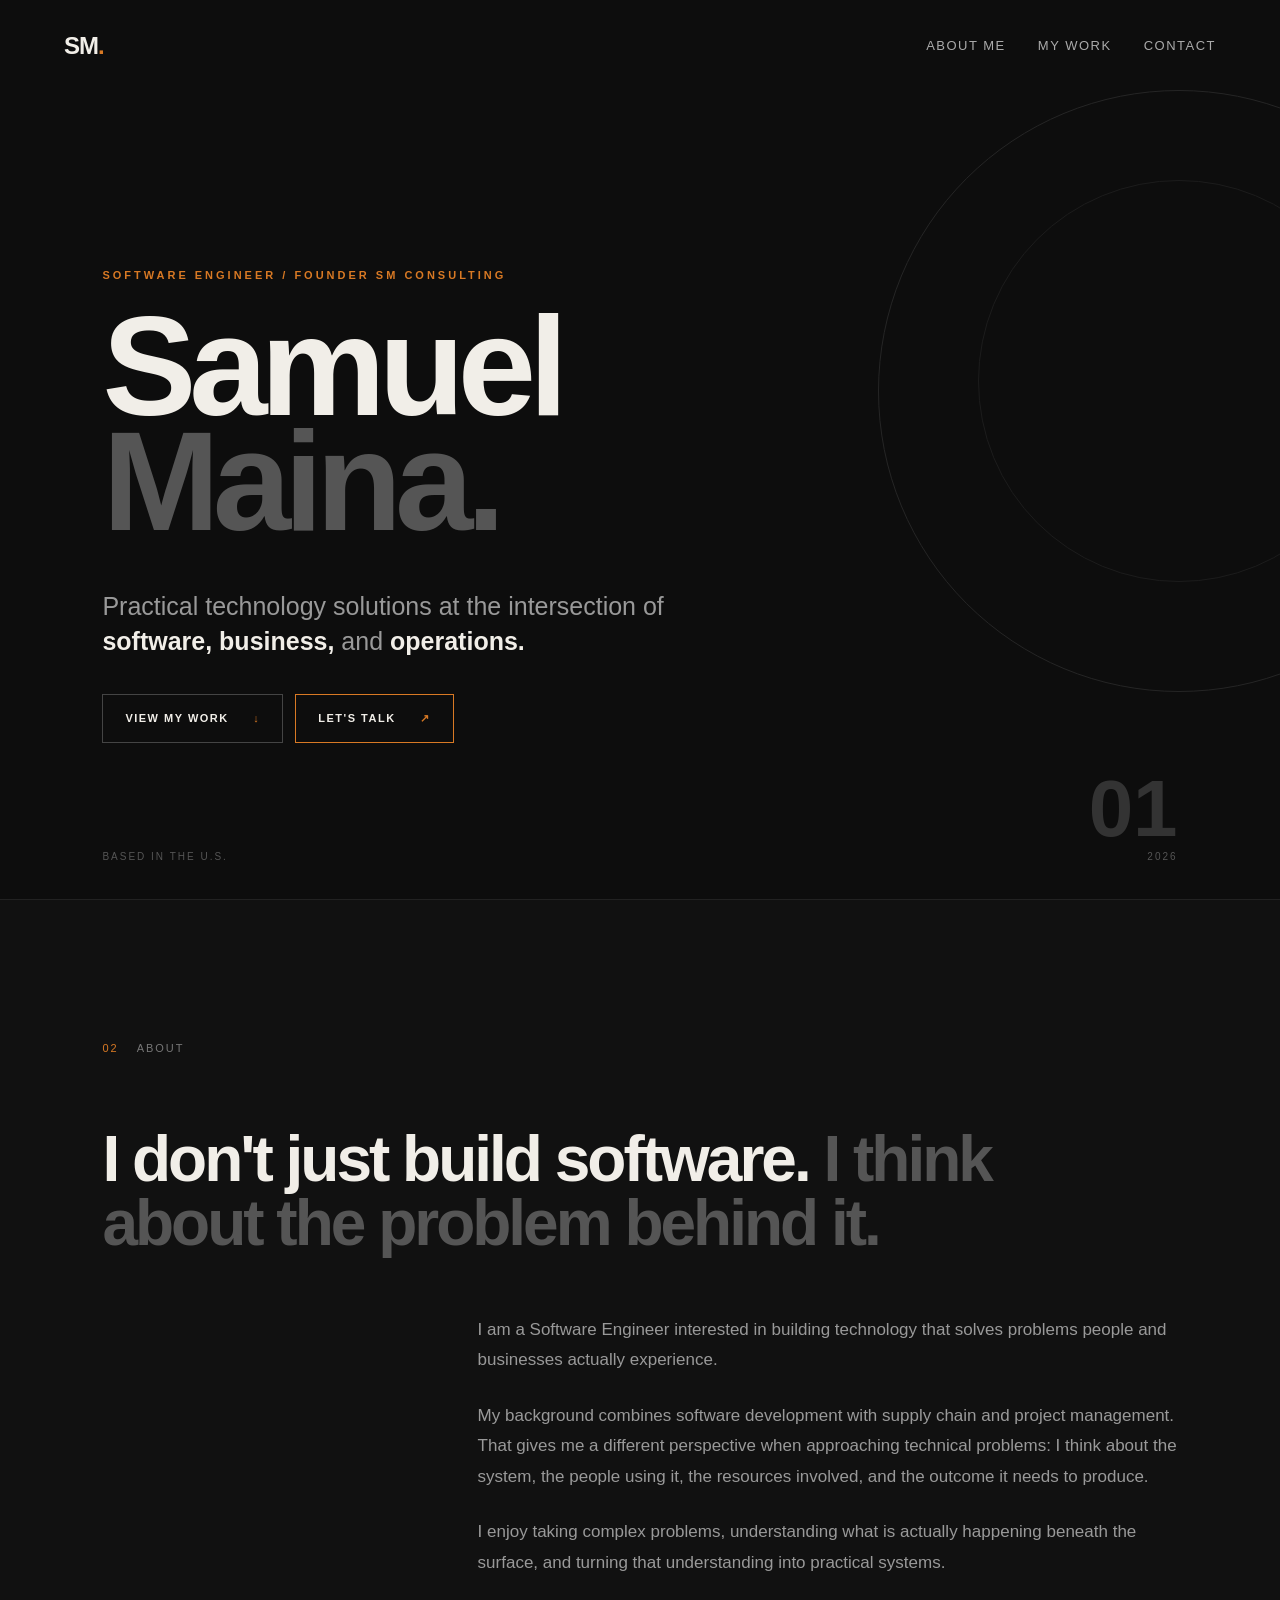
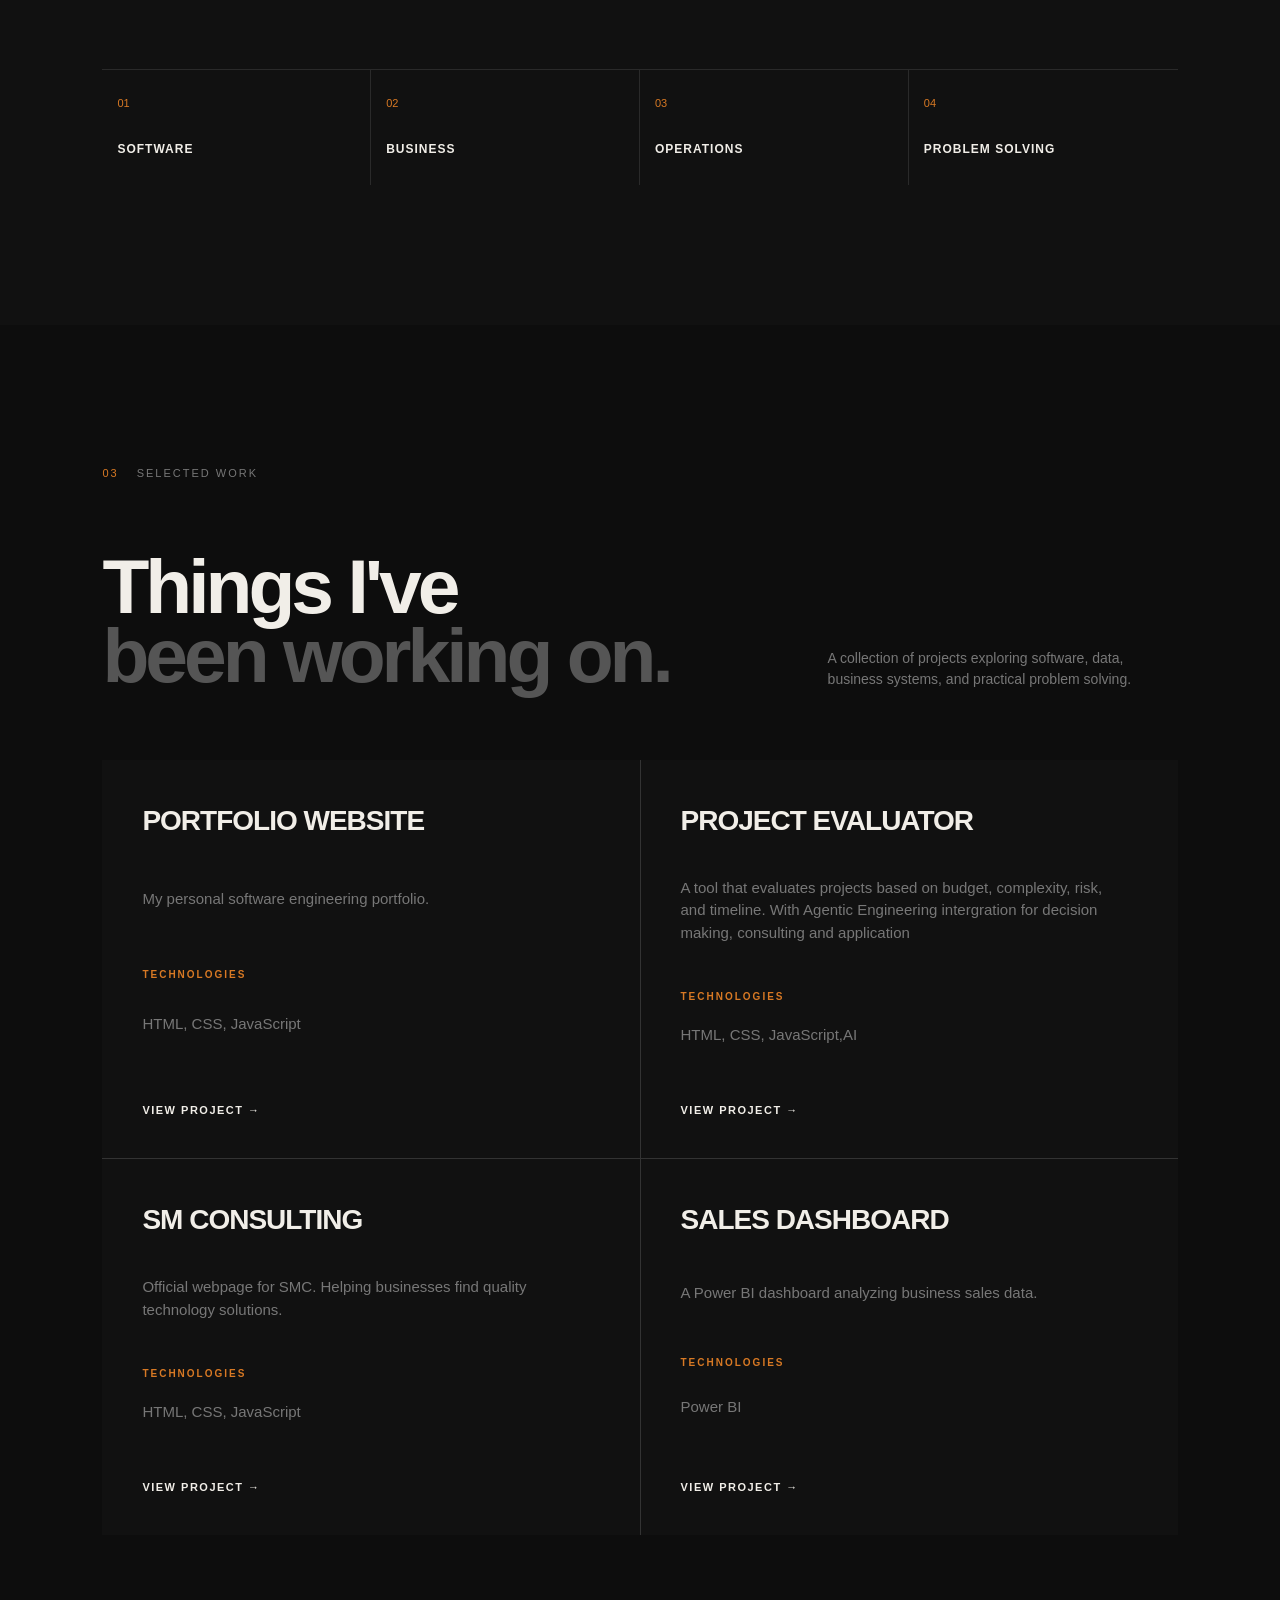
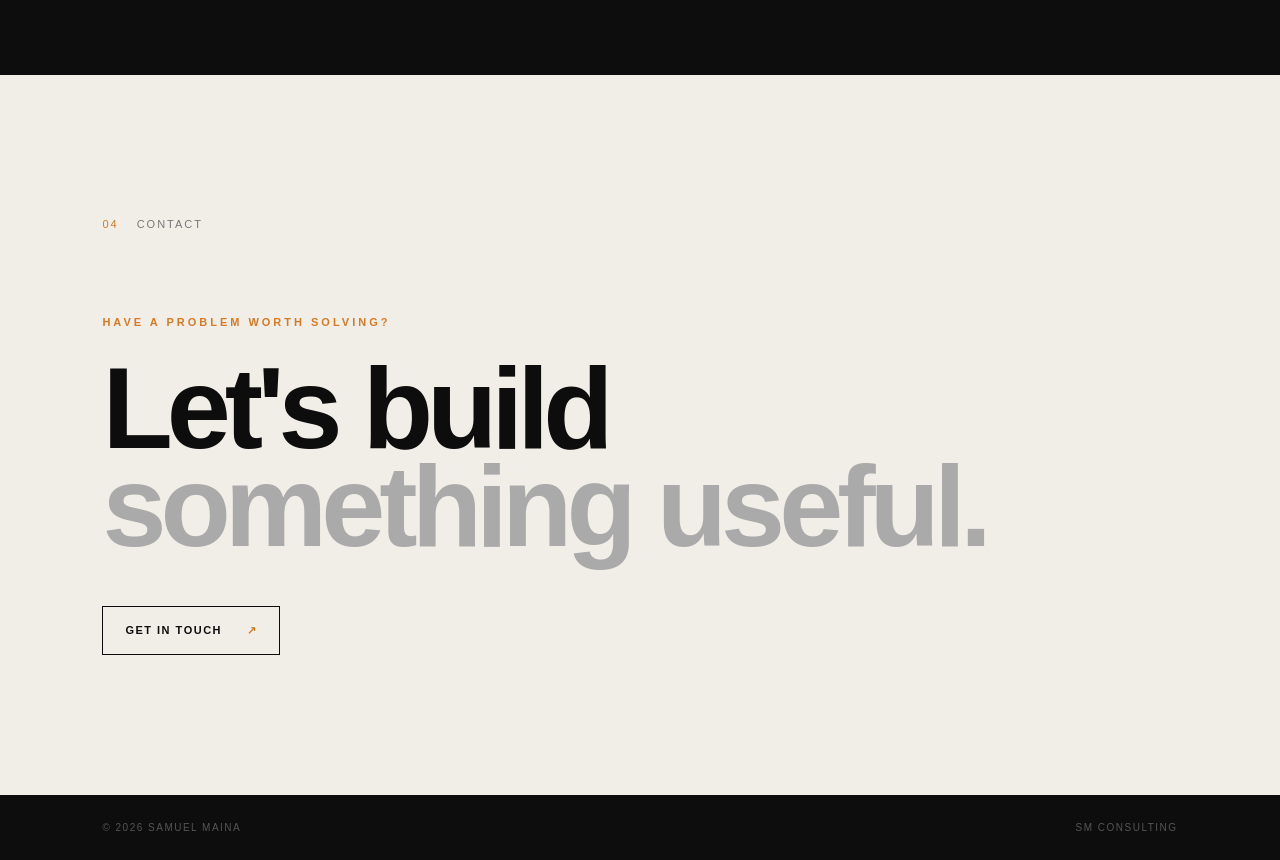
==== commit 9388b8a7: "updated portfolio" ====
--- a/index.html
+++ b/index.html
@@ -24,8 +24,8 @@
         <a href="#" class="brand">SM<span>.</span></a>
 
         <div class="nav-links">
-            <a href="#about">About</a>
-            <a href="#projects">Work</a>
+            <a href="#about">About me</a>
+            <a href="#projects">My Work</a>
             <a href="#contact">Contact</a>
         </div>
 
@@ -41,7 +41,7 @@
             <div class="hero-content">
 
                 <p class="hero-label">
-                    SOFTWARE ENGINEER / BUILDER
+                    SOFTWARE ENGINEER / FOUNDER SM CONSULTING
                 </p>
 
                 <h1>
@@ -50,7 +50,7 @@
                 </h1>
 
                 <p class="hero-statement">
-                    Building practical technology solutions at the
+                    Practical technology solutions at the
                     intersection of <strong>software, business,</strong>
                     and <strong>operations.</strong>
                 </p>
@@ -168,7 +168,7 @@
 
                 <h2>
                     Things I've<br>
-                    <span>been building.</span>
+                    <span>been working on.</span>
                 </h2>
 
                 <p>
@@ -218,7 +218,7 @@
     <footer>
 
         <span>© 2026 Samuel Maina</span>
-        <span>SM Solutions</span>
+        <span>SM Consulting</span>
 
     </footer>
 
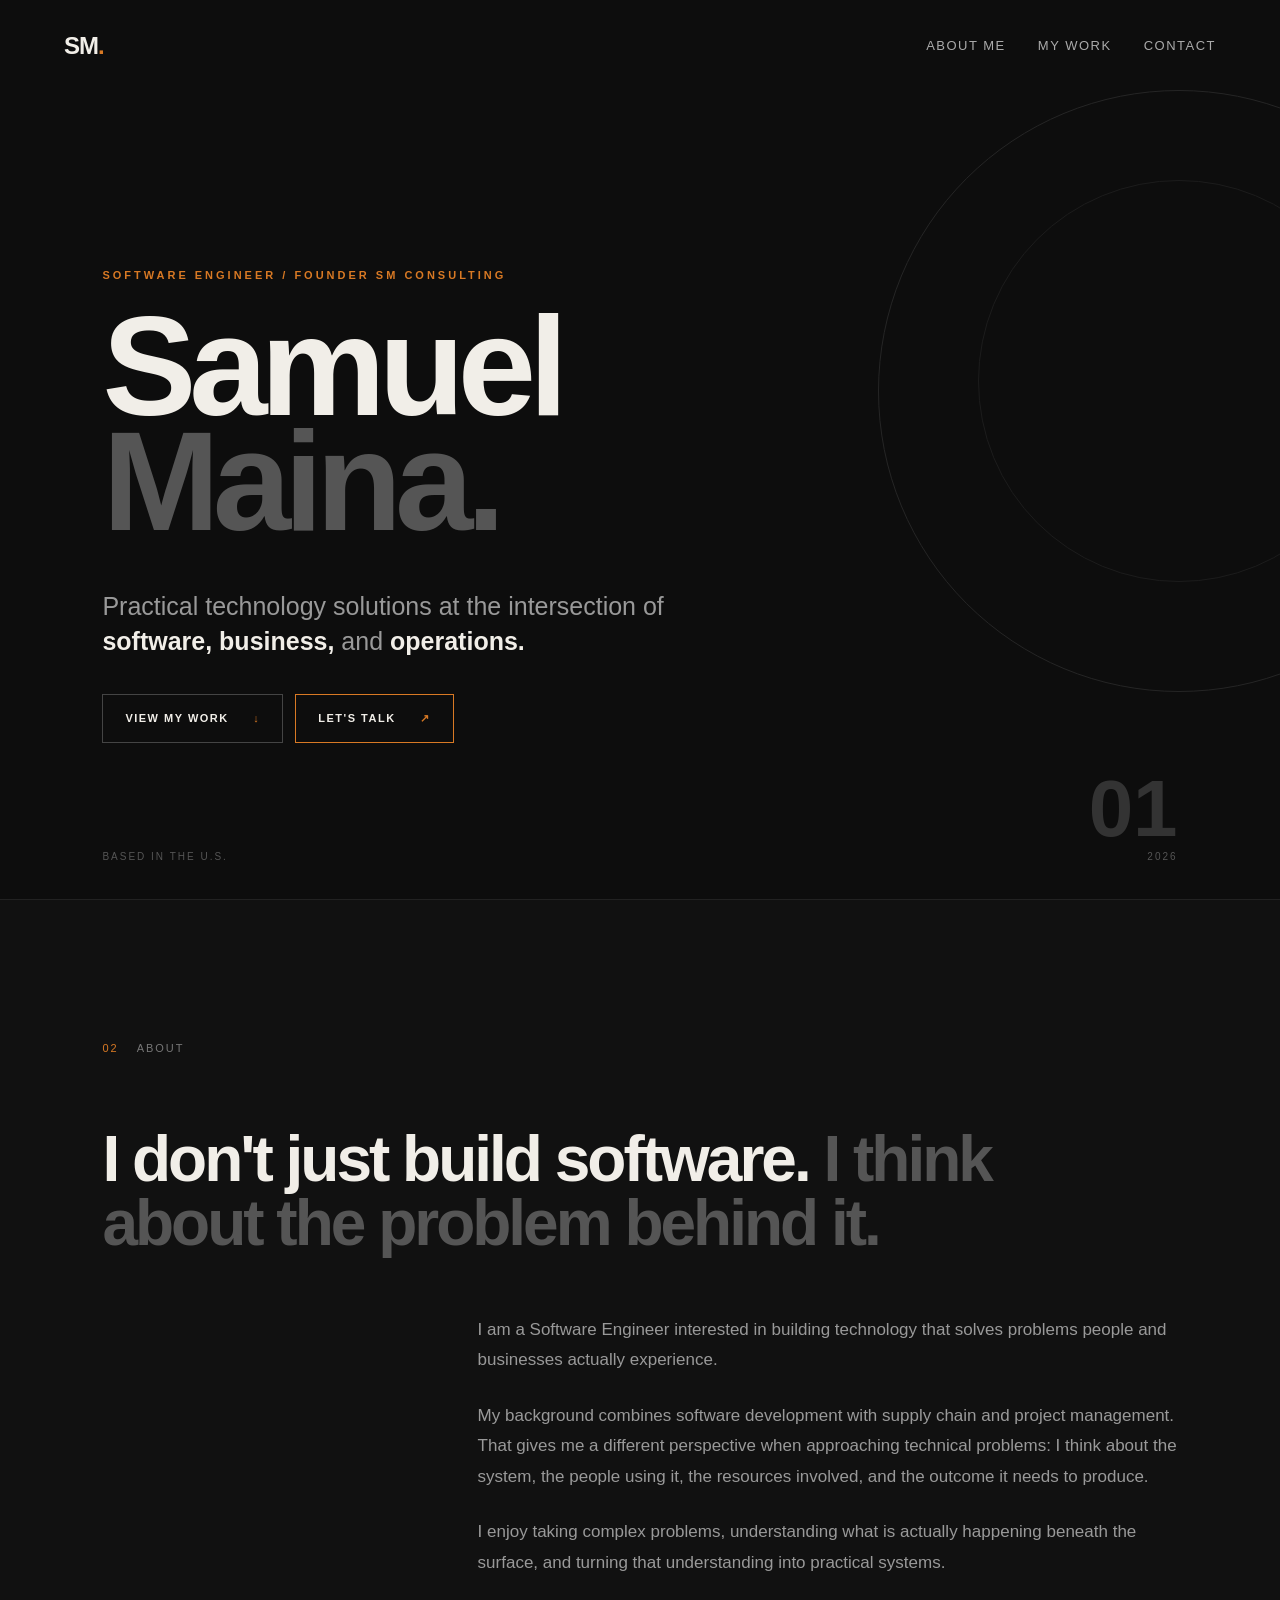
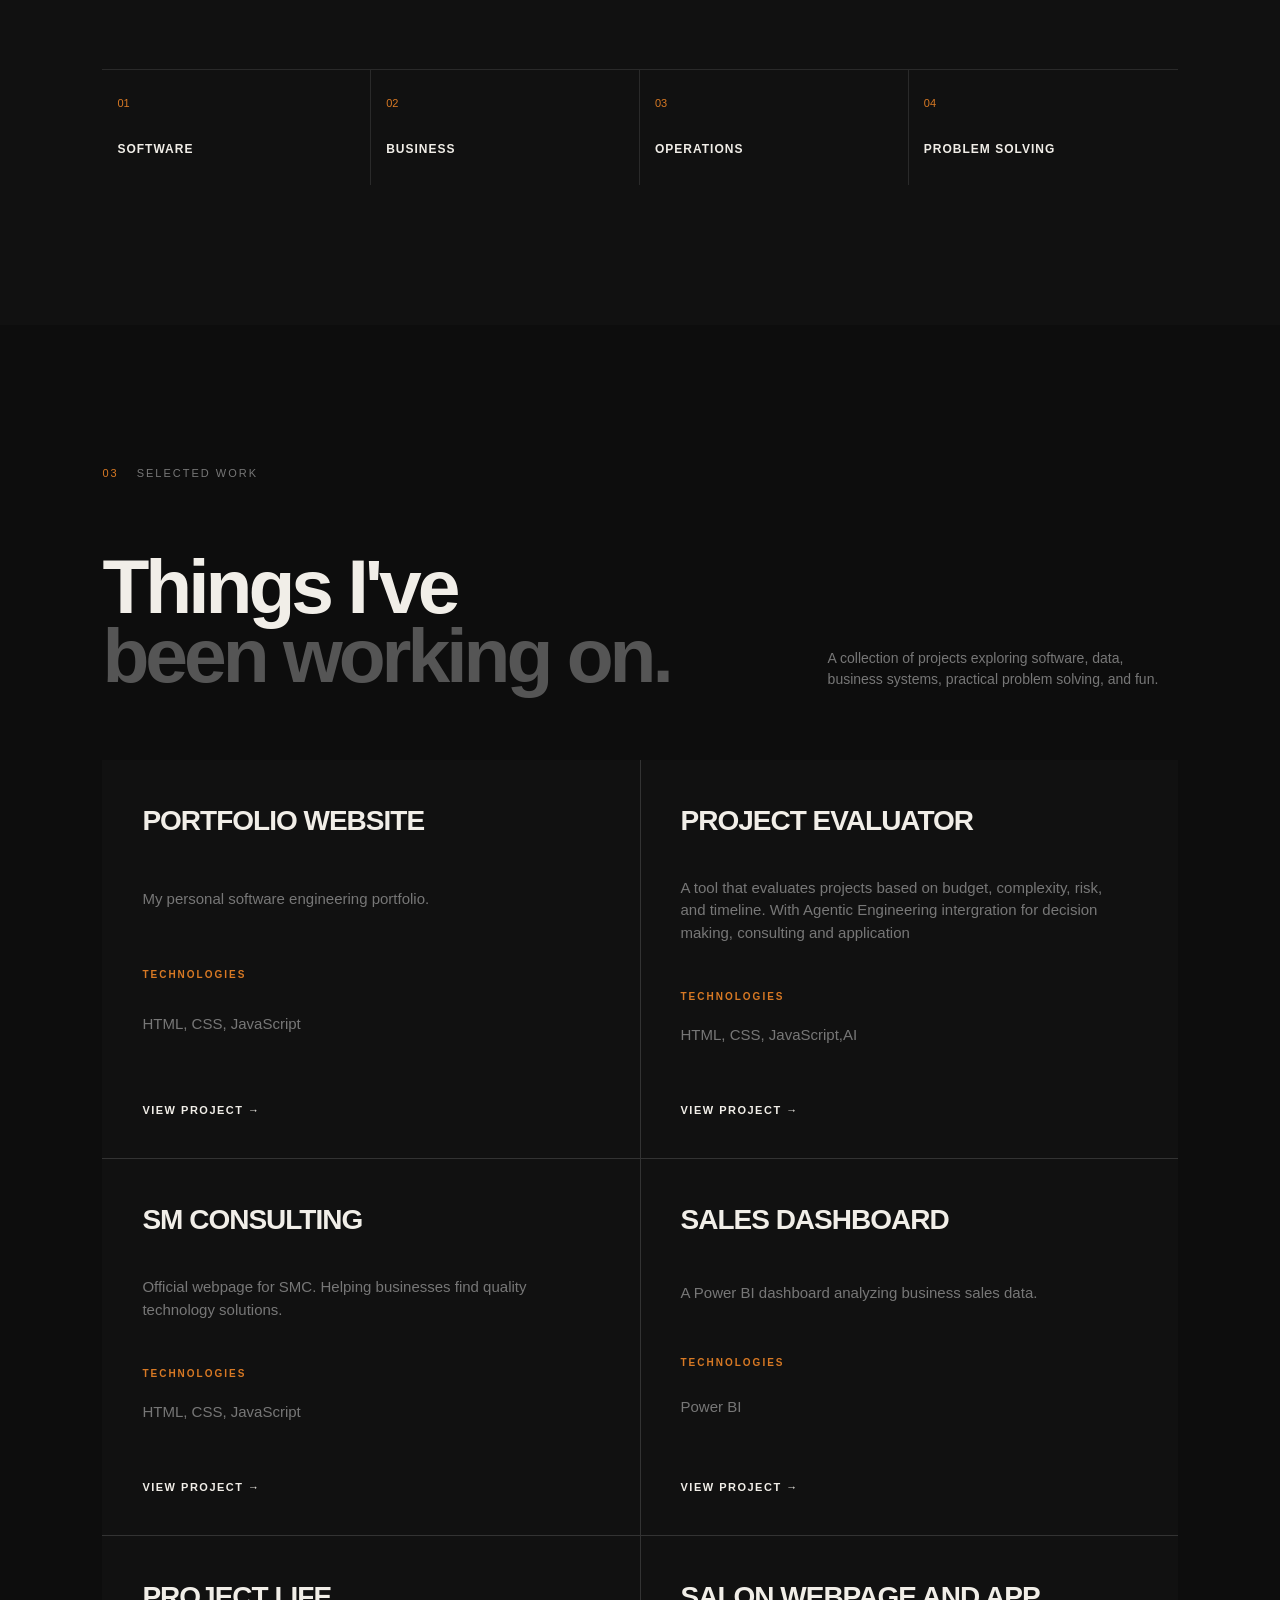
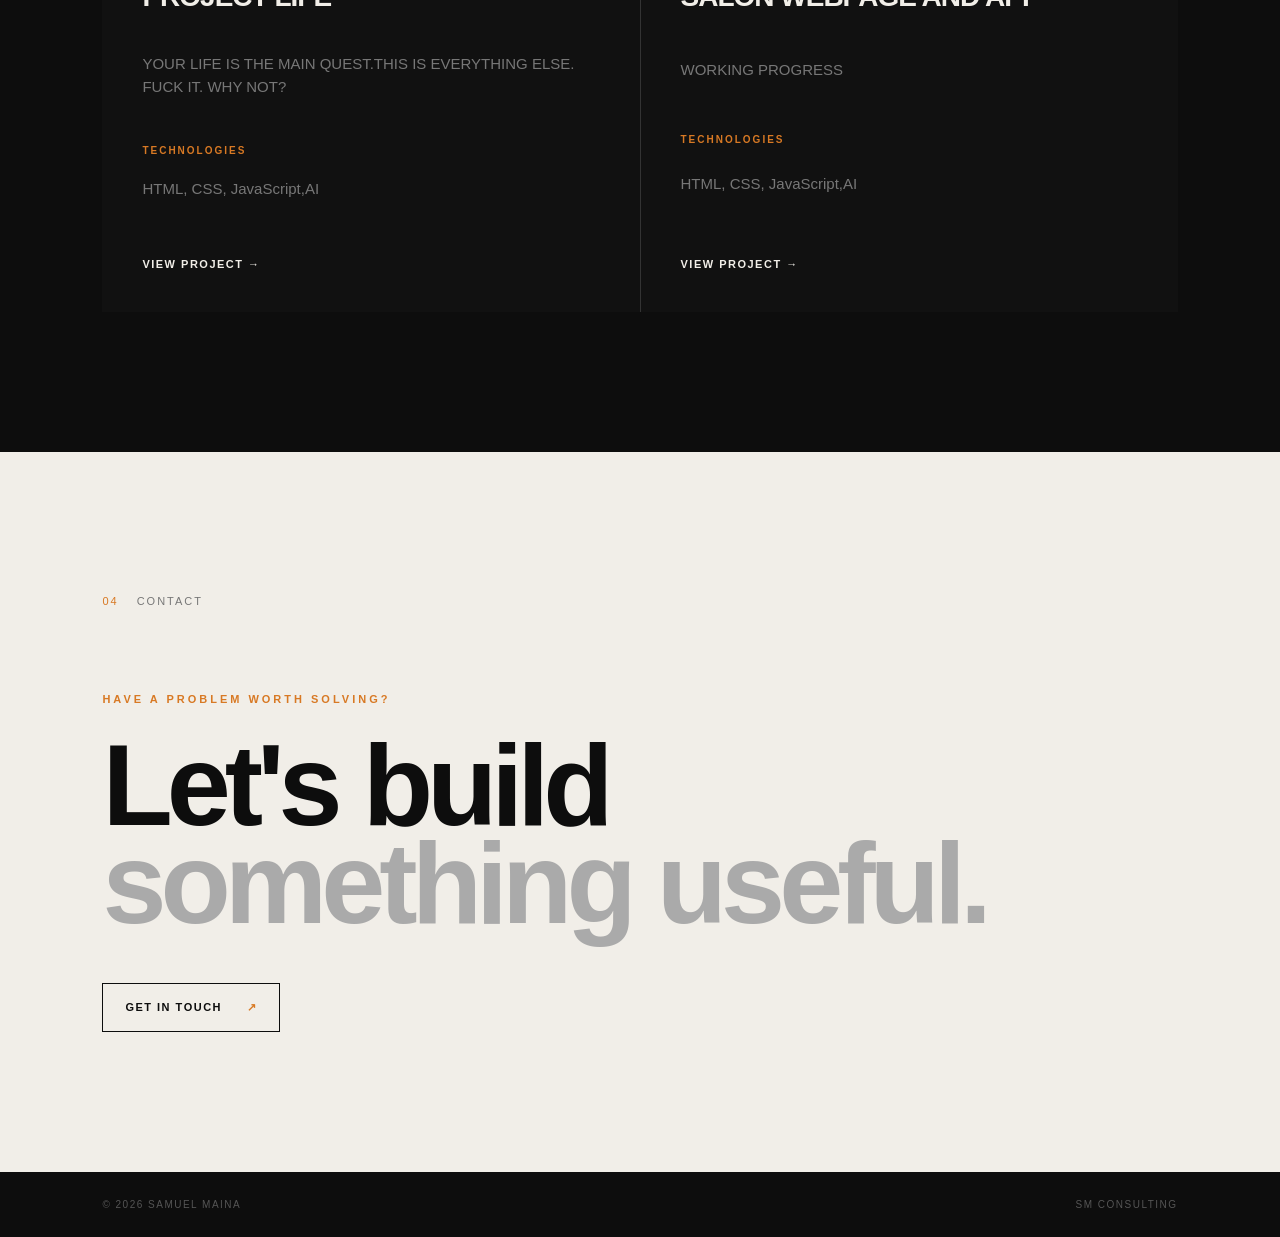
==== commit ba87a687: "add ons and improvements" ====
--- a/index.html
+++ b/index.html
@@ -173,7 +173,7 @@
 
                 <p>
                     A collection of projects exploring software,
-                    data, business systems, and practical problem solving.
+                    data, business systems, practical problem solving, and fun.
                 </p>
 
             </div>
